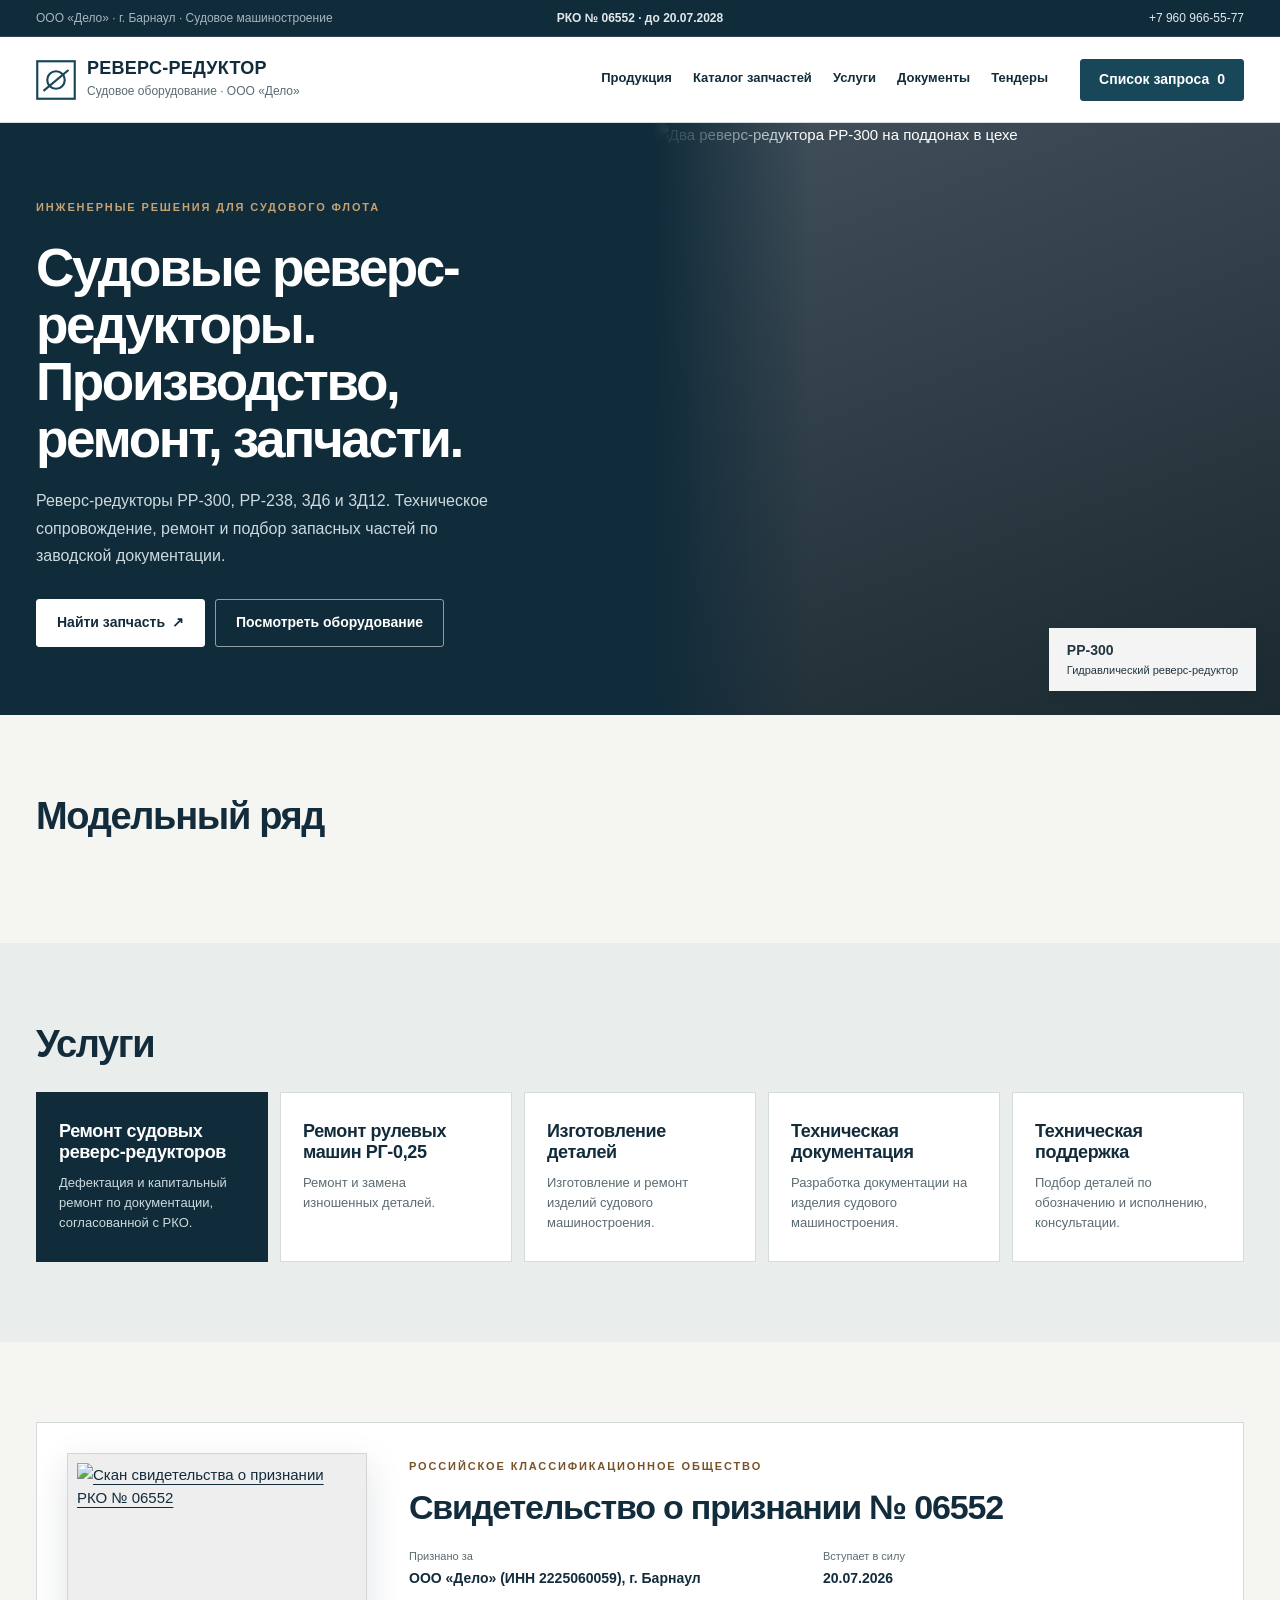
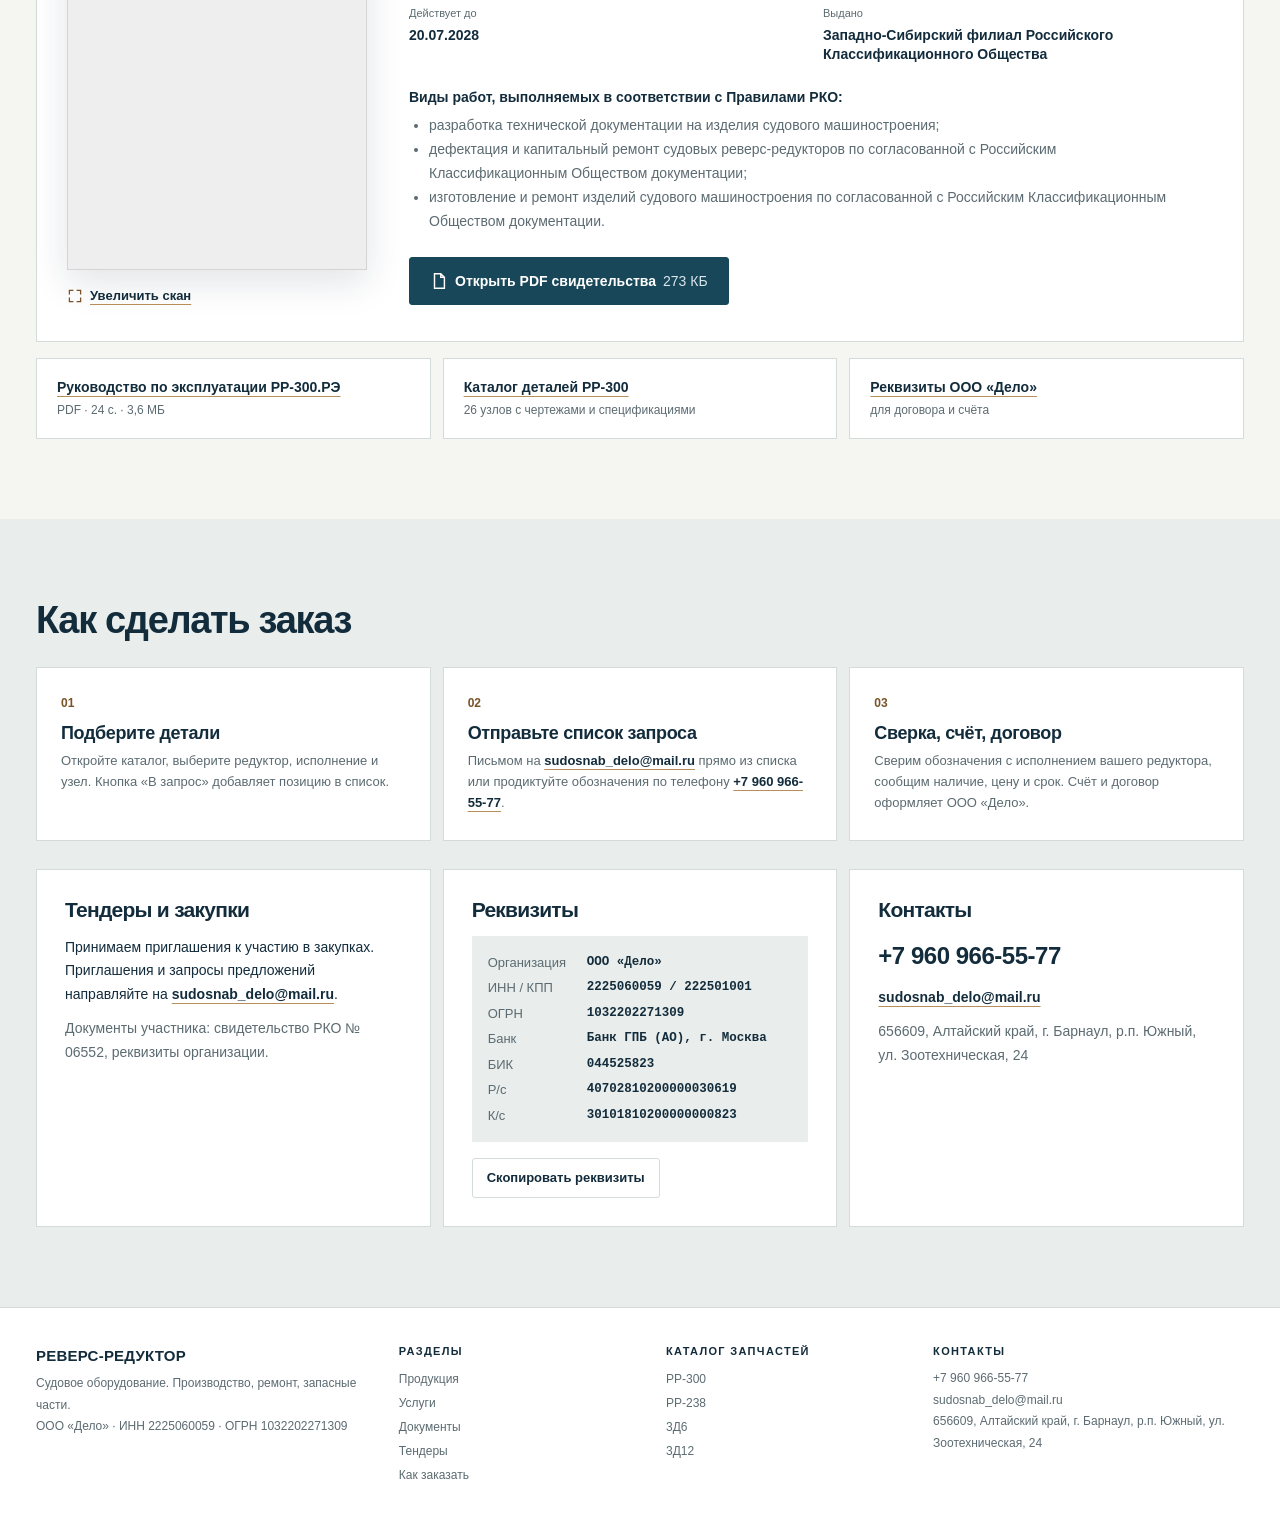
==== c-r2/index.html @ bc880396 "c-r2: start as exact copy of C revision 1 (markup, style) and C engine Co-Authored-By: Claude Opus 5" ====
<!doctype html>
<html lang="ru">
<head>
<meta charset="utf-8">
<meta name="viewport" content="width=device-width, initial-scale=1">
<meta name="robots" content="noindex, nofollow">
<meta name="color-scheme" content="light">
<title>Реверс-редуктор · ООО «Дело» · судовые реверс-редукторы</title>
<meta name="description" content="Судовые реверс-редукторы РР-300, РР-238, 3Д6 и 3Д12: производство, ремонт, запасные части по заводским каталогам. ООО «Дело», Барнаул.">
<link rel="preload" href="../shared/fonts/golos-text-cyrillic-wght-normal.woff2" as="font" type="font/woff2" crossorigin>
<link rel="stylesheet" href="../shared/fonts.css">
<link rel="stylesheet" href="style.css">
<link rel="icon" href="data:image/svg+xml,%3Csvg xmlns='http://www.w3.org/2000/svg' viewBox='0 0 32 32'%3E%3Crect x='1.5' y='1.5' width='29' height='29' fill='%23fff' stroke='%23172a3a' stroke-width='3'/%3E%3Ccircle cx='16' cy='16' r='7.5' fill='none' stroke='%23172a3a' stroke-width='2.6'/%3E%3Cpath d='M6 25L26 8' stroke='%23172a3a' stroke-width='2.6'/%3E%3C/svg%3E">
</head>
<body>
<a class="skip" href="#main">К содержанию</a>

<div class="strip">
  <div class="wrap strip-in">
    <span class="strip-l">ООО «Дело» · г. Барнаул · Судовое машиностроение</span>
    <span class="strip-c">РКО № 06552 · до 20.07.2028</span>
    <a class="strip-r" href="tel:+79609665577">+7 960 966-55-77</a>
  </div>
</div>

<header class="head">
  <div class="wrap head-in">
    <a class="brand" href="#" aria-label="Реверс-редуктор, на главную">
      <svg class="brand-mark" viewBox="0 0 48 48" aria-hidden="true"><rect x="1.5" y="1.5" width="45" height="45"/><circle cx="24" cy="24" r="10.5"/><path d="M9 37L39 12"/></svg>
      <span><span class="brand-name">Реверс-редуктор</span><span class="brand-sub">Судовое оборудование · ООО «Дело»</span></span>
    </a>
    <nav class="nav" aria-label="Разделы">
      <a href="#produkciya" data-nav="produkciya">Продукция</a>
      <a href="#katalog" data-nav="katalog">Каталог запчастей</a>
      <a href="#uslugi" data-nav="uslugi">Услуги</a>
      <a href="#dokumenty" data-nav="dokumenty">Документы</a>
      <a href="#tendery" data-nav="tendery">Тендеры</a>
    </nav>
    <button type="button" class="btn-list" data-cart-open aria-label="Список запроса"><span class="t">Список запроса</span> <span class="count" data-cart-count>0</span></button>
    <details class="burger">
      <summary aria-label="Меню"><span></span></summary>
      <nav aria-label="Разделы, мобильное меню">
        <a href="#produkciya">Продукция</a><a href="#katalog">Каталог запчастей</a><a href="#uslugi">Услуги</a><a href="#dokumenty">Документы</a><a href="#tendery">Тендеры</a>
        <a href="tel:+79609665577">+7 960 966-55-77</a>
      </nav>
    </details>
  </div>
</header>

<main id="main">
<div data-view="home">

  <section class="hero">
    <div class="hero-txt">
      <p class="eyebrow">Инженерные решения для судового флота</p>
      <h1>Судовые реверс-редукторы. Производство, ремонт, запчасти.</h1>
      <p class="hero-lead">Реверс-редукторы РР-300, РР-238, 3Д6 и 3Д12. Техническое сопровождение, ремонт и подбор запасных частей по заводской документации.</p>
      <p class="hero-btns"><a class="btn btn-white" href="#katalog">Найти запчасть <span aria-hidden="true">↗</span></a><a class="btn btn-line" href="#produkciya">Посмотреть оборудование</a></p>
    </div>
    <figure class="hero-pic">
      <img src="../assets/79a88550a41c-1400.webp" srcset="../assets/79a88550a41c-900.webp 900w, ../assets/79a88550a41c-1400.webp 1400w" sizes="(min-width: 900px) 50vw, 100vw" width="1400" height="1050" alt="Два реверс-редуктора РР-300 на поддонах в цехе" fetchpriority="high">
      <figcaption><b>РР-300</b><span>Гидравлический реверс-редуктор</span></figcaption>
    </figure>
  </section>

  <section class="sec sec-models" id="produkciya" aria-labelledby="models-h">
    <div class="wrap">
      <h2 id="models-h">Модельный ряд</h2>
      <div class="models" data-models></div>
    </div>
  </section>

  <section class="sec sec-svc" id="uslugi" aria-labelledby="svc-h">
    <div class="wrap">
      <h2 id="svc-h">Услуги</h2>
      <ul class="svc">
        <li><h3>Ремонт судовых реверс-редукторов</h3><p>Дефектация и капитальный ремонт по документации, согласованной с РКО.</p></li>
        <li><h3>Ремонт рулевых машин РГ-0,25</h3><p>Ремонт и замена изношенных деталей.</p></li>
        <li><h3>Изготовление деталей</h3><p>Изготовление и ремонт изделий судового машиностроения.</p></li>
        <li><h3>Техническая документация</h3><p>Разработка документации на изделия судового машиностроения.</p></li>
        <li><h3>Техническая поддержка</h3><p>Подбор деталей по обозначению и исполнению, консультации.</p></li>
      </ul>
    </div>
  </section>

  <section class="sec" id="dokumenty" aria-labelledby="cert-h">
    <div class="wrap">
      <div class="cert">
        <div class="cert-scan">
          <a href="../assets/rko-06552-1200.webp" target="_blank" rel="noopener"><img src="../assets/rko-06552-600.webp" width="600" height="851" alt="Скан свидетельства о признании РКО № 06552" loading="lazy"></a>
          <a class="ilink" href="../assets/rko-06552-1200.webp" target="_blank" rel="noopener"><svg viewBox="0 0 20 20" aria-hidden="true"><path d="M3 8V3h5M17 8V3h-5M3 12v5h5M17 12v5h-5"/></svg>Увеличить скан</a>
        </div>
        <div class="cert-body">
          <p class="cert-kicker">Российское Классификационное Общество</p>
          <h2 id="cert-h">Свидетельство о признании № 06552</h2>
          <dl class="cert-kv">
            <div><dt>Признано за</dt><dd>ООО «Дело» (ИНН 2225060059), г. Барнаул</dd></div>
            <div><dt>Вступает в силу</dt><dd>20.07.2026</dd></div>
            <div><dt>Действует до</dt><dd>20.07.2028</dd></div>
            <div><dt>Выдано</dt><dd>Западно-Сибирский филиал Российского Классификационного Общества</dd></div>
          </dl>
          <p class="cert-h3">Виды работ, выполняемых в соответствии с Правилами РКО:</p>
          <ul class="cert-list">
            <li>разработка технической документации на изделия судового машиностроения;</li>
            <li>дефектация и капитальный ремонт судовых реверс-редукторов по согласованной с Российским Классификационным Обществом документации;</li>
            <li>изготовление и ремонт изделий судового машиностроения по согласованной с Российским Классификационным Обществом документации.</li>
          </ul>
          <a class="btn btn-pale" href="../assets/svidetelstvo-rko-06552.pdf" target="_blank" rel="noopener"><svg viewBox="0 0 20 20" aria-hidden="true"><path d="M5 2h7l4 4v12H5z M12 2v4h4"/></svg>Открыть PDF свидетельства <span class="muted">273&nbsp;КБ</span></a>
        </div>
      </div>
      <ul class="docs">
        <li><a href="../assets/rr300-rukovodstvo.pdf" target="_blank" rel="noopener">Руководство по эксплуатации РР-300.РЭ</a><span>PDF · 24&nbsp;с. · 3,6&nbsp;МБ</span></li>
        <li><a href="#katalog/rr-300">Каталог деталей РР-300</a><span>26 узлов с чертежами и спецификациями</span></li>
        <li><a href="#zakaz">Реквизиты ООО «Дело»</a><span>для договора и счёта</span></li>
      </ul>
    </div>
  </section>

  <section class="sec sec-order" id="zakaz" aria-labelledby="order-h">
    <div class="wrap">
      <h2 id="order-h">Как сделать заказ</h2>
      <ol class="steps">
        <li><h3>Подберите детали</h3><p>Откройте каталог, выберите редуктор, исполнение и узел. Кнопка «В запрос» добавляет позицию в список.</p></li>
        <li><h3>Отправьте список запроса</h3><p>Письмом на <a href="mailto:sudosnab_delo@mail.ru">sudosnab_delo@mail.ru</a> прямо из списка или продиктуйте обозначения по телефону <a href="tel:+79609665577">+7&nbsp;960&nbsp;966-55-77</a>.</p></li>
        <li><h3>Сверка, счёт, договор</h3><p>Сверим обозначения с исполнением вашего редуктора, сообщим наличие, цену и срок. Счёт и договор оформляет ООО «Дело».</p></li>
      </ol>
      <div class="order-grid">
        <div class="panel" id="tendery">
          <h3>Тендеры и закупки</h3>
          <p>Принимаем приглашения к участию в закупках. Приглашения и запросы предложений направляйте на <a href="mailto:sudosnab_delo@mail.ru">sudosnab_delo@mail.ru</a>.</p>
          <p class="muted">Документы участника: свидетельство РКО № 06552, реквизиты организации.</p>
        </div>
        <div class="panel">
          <h3>Реквизиты</h3>
          <dl class="req" id="req">
            <div><dt>Организация</dt><dd>ООО «Дело»</dd></div>
            <div><dt>ИНН / КПП</dt><dd>2225060059 / 222501001</dd></div>
            <div><dt>ОГРН</dt><dd>1032202271309</dd></div>
            <div><dt>Банк</dt><dd>Банк ГПБ (АО), г. Москва</dd></div>
            <div><dt>БИК</dt><dd>044525823</dd></div>
            <div><dt>Р/с</dt><dd>40702810200000030619</dd></div>
            <div><dt>К/с</dt><dd>30101810200000000823</dd></div>
          </dl>
          <button type="button" class="btn btn-line btn-sm" data-copy-req>Скопировать реквизиты</button>
        </div>
        <div class="panel" id="kontakty">
          <h3>Контакты</h3>
          <p class="big"><a href="tel:+79609665577">+7 960 966-55-77</a></p>
          <p><a href="mailto:sudosnab_delo@mail.ru">sudosnab_delo@mail.ru</a></p>
          <p class="muted">656609, Алтайский край, г. Барнаул, р.п. Южный, ул. Зоотехническая, 24</p>
        </div>
      </div>
    </div>
  </section>
</div>

<div data-view="cat" hidden>
  <div class="wrap cat" data-cat></div>
</div>
</main>

<footer class="foot">
  <div class="wrap foot-in">
    <div class="foot-brand">
      <p class="foot-name">Реверс-редуктор</p>
      <p>Судовое оборудование. Производство, ремонт, запасные части.</p>
      <p class="muted">ООО «Дело» · ИНН 2225060059 · ОГРН 1032202271309</p>
    </div>
    <nav aria-label="Разделы, подвал"><p class="foot-h">Разделы</p><a href="#produkciya">Продукция</a><a href="#uslugi">Услуги</a><a href="#dokumenty">Документы</a><a href="#tendery">Тендеры</a><a href="#zakaz">Как заказать</a></nav>
    <nav aria-label="Каталог, подвал"><p class="foot-h">Каталог запчастей</p><a href="#katalog/rr-300">РР-300</a><a href="#katalog/rr-238">РР-238</a><a href="#katalog/3d6">3Д6</a><a href="#katalog/3d12">3Д12</a></nav>
    <div><p class="foot-h">Контакты</p><p><a href="tel:+79609665577">+7 960 966-55-77</a></p><p><a href="mailto:sudosnab_delo@mail.ru">sudosnab_delo@mail.ru</a></p><p class="muted">656609, Алтайский край, г. Барнаул, р.п. Южный, ул. Зоотехническая, 24</p></div>
  </div>
</footer>

<dialog id="cart" aria-labelledby="cart-h">
  <div class="cart-in">
    <header class="cart-head"><h2 id="cart-h">Список запроса</h2><button type="button" class="cart-close" data-cart-close aria-label="Закрыть">×</button></header>
    <p id="cart-empty" class="muted">Список пуст. Добавьте позиции кнопкой «В запрос» в каталоге или напишите обозначения в письме.</p>
    <ol id="cart-items" class="cart-items"></ol>
    <div class="cart-actions">
      <button type="button" class="btn btn-white" data-cart-mail data-need-items>Написать письмо с запросом</button>
      <button type="button" class="btn btn-line" data-cart-copy data-need-items>Скопировать список</button>
      <button type="button" class="linkish" data-cart-clear data-need-items>Очистить</button>
    </div>
    <p class="muted small">Письмо откроется в вашей почтовой программе. Или позвоните: <a href="tel:+79609665577">+7 960 966-55-77</a>.</p>
  </div>
</dialog>
<div id="toast" class="toast" role="status" aria-live="polite"></div>

<script src="../shared/data.js"></script>
<script src="../shared/schema.js"></script>
<script src="app.js"></script>
</body>
</html>
---- c-r2/style.css ----
/* Design C, revision 1: C's layout and markup unchanged, skin taken from the «Naval Authority» concept of
   ~/Downloads/reduktor_v5_design_lab.html: porcelain page, white panels, navy only in the strip and hero,
   bronze accents, Golos Text at the lab's sizes (15px base, 13px nav, 11px tracked labels, 3px radius). */
:root {
  --page: #f5f5f2; --panel: #fff; --panel2: #e9edeb; --line: #d4dcdb; --ink: #132c3c; --sub: #5c6b71;
  --header: #102b3a; --hero: #102b3a; --hero-muted: #cddadd; --accent: #b78e5a; --accent-text: #795328; --tone: #c5a274;
  --action: #174758; --action-ink: #fff; --link: #174758; --sheet: #f9f7f1; --hit: #f4ecdd; --na: #98a3a9;
  --sans: "Golos Text", -apple-system, BlinkMacSystemFont, "Segoe UI", Arial, sans-serif;
  --mono: ui-monospace, SFMono-Regular, Menlo, Consolas, monospace;
  --r: 3px; --wrap: 1260px;
  color-scheme: light; /* Naval is a light-only design, as in the design lab; no dark variant on purpose */
}
* { box-sizing: border-box; }
html { -webkit-text-size-adjust: 100%; scroll-padding-top: 100px; }
body { margin: 0; background: var(--page); color: var(--ink); font: 15px/1.55 var(--sans); -webkit-font-smoothing: antialiased; }
h1, h2, h3 { margin: 0; font-weight: 750; letter-spacing: -.035em; line-height: 1.14; text-wrap: balance; }
p { margin: 0; }
a { color: inherit; text-underline-offset: 4px; }
img { display: block; max-width: 100%; height: auto; }
button, input, select { font: inherit; color: inherit; }
:focus-visible { outline: 3px solid #fcad45; outline-offset: 3px; }
.wrap { width: min(var(--wrap), calc(100% - 72px)); margin: 0 auto; }
.sr { position: absolute; width: 1px; height: 1px; overflow: hidden; clip: rect(0 0 0 0); white-space: nowrap; }
.skip { position: absolute; left: 8px; top: -60px; background: #fff; color: #000; padding: 8px 12px; z-index: 50; }
.skip:focus { top: 8px; }
.sku { font-family: var(--mono); font-variant-numeric: tabular-nums; letter-spacing: -.02em; }
.nw { white-space: nowrap; }
.muted { color: var(--sub); }
.small { font-size: 12px; }
[hidden] { display: none !important; }

/* buttons: lab .btn, .btn.ghost, .outline-on-dark */
.btn { display: inline-flex; align-items: center; justify-content: center; gap: 7px; min-height: 48px; padding: 12px 20px; border-radius: var(--r); border: 1px solid var(--action);
  background: var(--action); color: var(--action-ink); font-weight: 650; font-size: 14px; text-decoration: none; cursor: pointer; white-space: nowrap; }
.btn:hover { filter: brightness(1.11); }
.btn svg { width: 18px; height: 18px; fill: none; stroke: currentColor; stroke-width: 1.6; }
.btn-line { background: transparent; color: var(--ink); border-color: var(--line); }
.btn-line:hover { background: var(--panel2); filter: none; }
.hero .btn-white { background: var(--panel); color: var(--ink); border-color: var(--panel); }
.hero .btn-line { background: transparent; color: #fff; border-color: #ffffff8a; }
.hero .btn-line:hover { background: #ffffff14; }
.btn-pale .muted { color: #dbe6ec; font-weight: 500; }
.btn-sm { min-height: 40px; padding: 8px 14px; font-size: 13px; }
.btn:disabled { opacity: .55; cursor: default; filter: none; }
.linkish { background: none; border: 0; padding: 0; color: var(--link); text-decoration: underline; text-decoration-color: var(--accent); cursor: pointer; font-size: 13px; font-weight: 650; }
.ilink { display: inline-flex; align-items: center; gap: 7px; font-size: 13px; font-weight: 650; color: var(--ink); text-decoration: underline; text-decoration-color: var(--accent); }
.ilink svg { width: 16px; height: 16px; fill: none; stroke: var(--accent-text); stroke-width: 1.6; }

/* strip + header: lab .topbar, .sitehead */
.strip { background: var(--header); color: #e1e8ea; border-bottom: 1px solid #ffffff20; font-size: 12px; }
.strip-in { display: grid; grid-template-columns: 1fr auto 1fr; align-items: center; height: 36px; gap: 20px; }
.strip-l { color: #a7b7c0; }
.strip-c { font-weight: 600; }
.strip-r { justify-self: end; text-decoration: none; }
.head { background: var(--panel); color: var(--ink); border-bottom: 1px solid var(--line); position: sticky; top: 0; z-index: 30; }
.head-in { display: flex; align-items: center; gap: 28px; min-height: 85px; }
.brand { display: flex; align-items: center; gap: 11px; text-decoration: none; margin-right: auto; flex: none; }
.brand-mark { width: 40px; height: 40px; flex: none; fill: none; stroke: var(--action); stroke-width: 2.6; }
.brand-name { display: block; font-weight: 750; font-size: 18px; line-height: 1; letter-spacing: .015em; text-transform: uppercase; }
.brand-sub { display: block; font-size: 12px; color: var(--sub); margin-top: 5px; }
.nav { display: flex; gap: 21px; align-items: center; }
.nav a { font-size: 13px; font-weight: 600; white-space: nowrap; padding: 12px 0; border-bottom: 2px solid transparent; text-decoration: none; }
.nav a:hover, .nav a[aria-current] { border-color: var(--accent); }
.btn-list { display: inline-flex; align-items: center; gap: 8px; min-height: 42px; padding: 0 18px; margin-left: 4px; border: 1px solid var(--action); border-radius: var(--r); background: var(--action); color: var(--action-ink); font-weight: 650; font-size: 14px; cursor: pointer; white-space: nowrap; }
.btn-list:hover { filter: brightness(1.11); }
.count { font-variant-numeric: tabular-nums; }
.burger { display: none; position: relative; }
.burger summary { list-style: none; min-height: 42px; min-width: 44px; display: grid; place-items: center; border: 1px solid var(--line); background: var(--panel); cursor: pointer; }
.burger summary::-webkit-details-marker { display: none; }
.burger summary span, .burger summary span::before, .burger summary span::after { display: block; width: 20px; height: 2px; background: var(--ink); position: relative; content: ""; }
.burger summary span::before { position: absolute; top: -6px; }
.burger summary span::after { position: absolute; top: 6px; }
.burger nav { position: absolute; right: 0; top: 50px; width: 260px; display: flex; flex-direction: column; background: var(--panel); border: 1px solid var(--line); box-shadow: 0 14px 25px #0002; padding: 10px 18px; }
.burger nav a { min-height: 44px; display: flex; align-items: center; font-size: 15px; font-weight: 600; text-decoration: none; border-bottom: 1px solid var(--line); }
.burger nav a:last-child { border-bottom: 0; }

/* hero: lab .hero */
.hero { display: grid; grid-template-columns: 1.02fr .98fr; background: var(--hero); color: #fff; min-height: 470px; overflow: hidden; }
.hero-txt { align-self: center; padding: 76px 42px 68px max(36px, calc((100vw - var(--wrap)) / 2)); }
.eyebrow { font-size: 11px; letter-spacing: .17em; text-transform: uppercase; font-weight: 750; color: var(--tone); margin-bottom: 24px; }
.hero h1 { font-size: clamp(36px, 4.15vw, 59px); line-height: 1.07; letter-spacing: -.045em; max-width: 650px; margin-bottom: 20px; }
.hero-lead { color: var(--hero-muted); line-height: 1.7; max-width: 585px; font-size: 16px; }
.hero-btns { display: flex; flex-wrap: wrap; gap: 10px; margin-top: 30px; }
.hero-pic { position: relative; margin: 0; min-height: 460px; overflow: hidden; background: linear-gradient(160deg, #41505b, #1b2930); }
.hero-pic img { position: absolute; inset: 0; width: 100%; height: 100%; object-fit: cover; object-position: center; }
.hero-pic::before { content: ""; position: absolute; inset: 0; background: linear-gradient(90deg, var(--hero) 0%, transparent 25%); z-index: 1; pointer-events: none; }
.hero-pic figcaption { position: absolute; right: 24px; bottom: 24px; z-index: 2; background: #fffffff2; color: #203640; padding: 12px 18px; font-size: 11px; box-shadow: 0 3px 12px #0001; display: flex; flex-direction: column; }
.hero-pic figcaption b { font-size: 14px; }

/* sections: lab .section, .sec-title */
.sec { padding: 80px 0; }
.sec h2 { font-size: clamp(25px, 3vw, 38px); margin-bottom: 25px; }
.sec-models { background: var(--page); }

/* horizontal model cards: lab .product-feature skin */
.models { display: grid; gap: 16px; }
.mcard { display: grid; grid-template-columns: 360px 1fr; background: var(--panel); border: 1px solid var(--line); overflow: hidden; }
.mcard:hover { border-color: #b9c5c4; }
.mcard-pic { position: relative; display: block; background: #d9dde0; min-height: 285px; }
.mcard-pic img { position: absolute; inset: 0; width: 100%; height: 100%; object-fit: cover; }
.mcard-pic.is-draw { display: grid; place-items: center; background: var(--sheet); padding: 18px; border-right: 1px solid var(--line); }
.mcard-draw { display: flex; flex-direction: column; align-items: center; width: 100%; }
.mcard-draw svg { width: 100%; }
.mcard-draw-cap { font-size: 10px; color: #57646e; background: #ffffffdd; padding: 4px 8px; margin-top: 6px; }
.mcard-body { padding: 29px 27px 26px; }
.mcard-kind { font-size: 12px; font-weight: 750; letter-spacing: .08em; text-transform: uppercase; color: var(--accent-text); }
.mcard-h { font-size: 33px; letter-spacing: -.035em; margin: 6px 0 4px; }
.mcard-h a { text-decoration: none; }
.mcard-h a:hover { color: var(--link); }
.mcard-h .sku { font-size: 15px; font-weight: 500; color: var(--sub); letter-spacing: -.02em; margin-left: 6px; }
.mcard-app { color: var(--sub); line-height: 1.6; font-size: 13px; }
.mcard-spec { display: grid; grid-template-columns: repeat(4, minmax(0, 1fr)); gap: 12px; margin: 18px 0 0; border-top: 1px solid var(--line); padding-top: 15px; }
.mcard-spec dt { color: var(--sub); font-size: 12px; }
.mcard-spec dd { margin: 2px 0 0; font-weight: 750; font-size: 13px; font-variant-numeric: tabular-nums; }
.mcard-btns { display: flex; flex-wrap: wrap; gap: 10px; margin-top: 20px; }
.mcard-more { margin-top: 20px; display: grid; grid-template-columns: 1fr 1fr; gap: 24px; overflow-x: auto; }
.stab, .vtab { border-collapse: collapse; width: 100%; font-size: 12px; }
.stab th, .stab td, .vtab th, .vtab td { text-align: left; padding: 8px 10px 8px 0; border-bottom: 1px solid var(--line); vertical-align: top; }
.stab th, .vtab th { color: var(--sub); font-weight: 500; }
.vtab caption { text-align: left; font-size: 11px; font-weight: 750; letter-spacing: .08em; text-transform: uppercase; color: var(--accent-text); padding-bottom: 8px; }

/* services: lab .service cards, the first one dark */
.sec-svc { background: var(--panel2); }
.svc { list-style: none; margin: 0; padding: 0; display: grid; grid-template-columns: repeat(5, minmax(0, 1fr)); gap: 12px; }
.svc li { background: var(--panel); border: 1px solid var(--line); padding: 28px 22px; min-height: 170px; }
.svc li:first-child { background: var(--hero); color: #fff; border-color: transparent; }
.svc li:first-child p { color: var(--hero-muted); }
.svc h3 { font-size: 18px; letter-spacing: -.02em; line-height: 1.2; }
.svc p { color: var(--sub); font-size: 13px; line-height: 1.55; margin-top: 9px; }

/* certificate: lab .cert-block */
.cert { display: grid; grid-template-columns: 300px 1fr; gap: 42px; align-items: center; background: var(--panel); border: 1px solid var(--line); padding: 30px 38px 30px 30px; }
.cert-scan a:first-child { display: block; padding: 9px; background: #eee; border: 1px solid #d3d4d3; box-shadow: 0 12px 34px #172b3c20; }
.cert-scan .ilink { margin-top: 16px; }
.cert-kicker { font-size: 11px; letter-spacing: .17em; text-transform: uppercase; font-weight: 750; color: var(--accent-text); margin-bottom: 13px; }
.cert-body h2 { font-size: clamp(23px, 3vw, 34px); line-height: 1.16; margin: 0 0 20px; }
.cert-kv { display: grid; grid-template-columns: 1fr 1fr; gap: 16px 32px; margin: 0 0 22px; }
.cert-kv dt { color: var(--sub); font-size: 11px; }
.cert-kv dd { margin: 4px 0 0; font-weight: 750; font-size: 14px; line-height: 1.4; }
.cert-h3 { font-weight: 750; font-size: 14px; margin-bottom: 6px; }
.cert-list { margin: 0 0 24px; padding-left: 20px; font-size: 14px; line-height: 1.7; color: var(--sub); max-width: 760px; }
.docs { list-style: none; margin: 16px 0 0; padding: 0; display: grid; grid-template-columns: repeat(3, minmax(0, 1fr)); gap: 12px; }
.docs li { display: flex; flex-direction: column; gap: 3px; padding: 18px 20px; background: var(--panel); border: 1px solid var(--line); }
.docs a { font-weight: 750; font-size: 14px; color: var(--ink); text-decoration-color: var(--accent); }
.docs span { color: var(--sub); font-size: 12px; }

/* ordering, tenders, requisites, contacts: lab .procure-panel / .procure-facts */
.sec-order { background: var(--panel2); }
.steps { list-style: none; counter-reset: s; margin: 0 0 28px; padding: 0; display: grid; grid-template-columns: repeat(3, minmax(0, 1fr)); gap: 12px; }
.steps li { counter-increment: s; background: var(--panel); border: 1px solid var(--line); padding: 26px 24px; }
.steps li::before { content: counter(s, decimal-leading-zero); display: block; font-size: 12px; font-weight: 800; color: var(--accent-text); margin-bottom: 10px; }
.steps h3 { font-size: 18px; letter-spacing: -.02em; margin-bottom: 8px; }
.steps p { color: var(--sub); font-size: 13px; line-height: 1.6; }
.steps a, .panel a { color: var(--ink); text-decoration-color: var(--accent); font-weight: 650; }
.order-grid { display: grid; grid-template-columns: repeat(3, minmax(0, 1fr)); gap: 12px; }
.panel { background: var(--panel); border: 1px solid var(--line); padding: 28px; display: flex; flex-direction: column; gap: 10px; font-size: 14px; line-height: 1.7; }
.panel h3 { font-size: 21px; margin-bottom: 4px; }
.panel .big { font-size: 24px; font-weight: 750; letter-spacing: -.02em; }
.panel .big a { text-decoration: none; font-weight: 750; }
.req { margin: 0 0 6px; padding: 14px 16px; background: var(--panel2); font-size: 13px; line-height: 1.5; }
.req div { display: grid; grid-template-columns: 7em 1fr; gap: 8px; padding: 3px 0; }
.req dt { color: var(--sub); }
.req dd { margin: 0; font-family: var(--mono); font-size: 12.5px; font-weight: 600; overflow-wrap: anywhere; }
.panel .btn { align-self: flex-start; }

/* footer: lab footer */
.foot { background: var(--panel); border-top: 1px solid var(--line); padding: 34px 0 38px; color: var(--sub); font-size: 12px; line-height: 1.8; }
.foot-in { display: grid; grid-template-columns: 1.4fr 1fr 1fr 1.3fr; gap: 28px; }
.foot-name { color: var(--ink); font-weight: 750; font-size: 15px; text-transform: uppercase; letter-spacing: .015em; margin-bottom: 4px; }
.foot-h { color: var(--ink); font-weight: 750; font-size: 11px; letter-spacing: .12em; text-transform: uppercase; margin-bottom: 6px; }
.foot nav { display: flex; flex-direction: column; }
.foot nav a { min-height: 24px; display: flex; align-items: center; }
.foot a { text-decoration: none; }
.foot a:hover { color: var(--ink); text-decoration: underline; text-decoration-color: var(--accent); }

/* ---------- catalog: lab .catalog-crumb, .toolrow, .engineering, .tablebox, .parts ---------- */
.cat { padding-bottom: 80px; }
.crumbs { display: flex; flex-wrap: wrap; gap: 6px; font-size: 12px; color: var(--sub); padding: 21px 0; }
.crumbs a { color: var(--sub); text-decoration-color: var(--accent); }
.crumbs a:hover { color: var(--ink); }
.cat-bar { display: grid; grid-template-columns: auto minmax(220px, 1fr) minmax(240px, 1fr); gap: 12px 16px; align-items: end; padding: 19px; background: var(--panel); border: 1px solid var(--line); }
.seg { display: flex; border: 1px solid var(--line); border-radius: 2px; overflow: hidden; }
.seg a { display: flex; align-items: center; height: 43px; padding: 0 16px; font-size: 13px; font-weight: 650; text-decoration: none; color: var(--ink); }
.seg a + a { border-left: 1px solid var(--line); }
.seg a:hover { background: var(--panel2); }
.seg a[aria-current] { background: var(--action); color: var(--action-ink); }
.fld { display: flex; flex-direction: column; gap: 6px; font-size: 13px; font-weight: 650; color: var(--ink); }
.fld select, .fld input { height: 43px; padding: 10px 12px; background: var(--panel); border: 1px solid var(--line); border-radius: 2px; color: var(--ink); font-size: 14px; font-weight: 400; width: 100%; }
.fld input::placeholder { color: #87949a; }
.fld select:focus, .fld input:focus { border-color: var(--action); }
.gres { margin-top: 8px; background: var(--panel); border: 1px solid var(--line); max-height: 420px; overflow: auto; box-shadow: 0 12px 30px #172b3c14; }
.gres-n { padding: 12px 16px; font-size: 12px; color: var(--sub); }
.gres-n a { color: var(--link); }
.gres ul { list-style: none; margin: 0; padding: 0; }
.gres a { display: grid; grid-template-columns: 12em 1fr auto; gap: 14px; align-items: baseline; padding: 10px 16px; border-top: 1px solid var(--line); text-decoration: none; font-size: 13px; }
.gres a:hover { background: var(--panel2); }
.gres .sku { font-weight: 750; }
.gres b { font-size: 11px; font-weight: 750; letter-spacing: .08em; color: var(--accent-text); }
.cat-head { padding: 26px 0 23px; margin-bottom: 15px; }
.cat-head.row { display: flex; justify-content: space-between; align-items: flex-end; gap: 20px; flex-wrap: wrap; }
.cat-head h1 { font-size: clamp(25px, 3vw, 38px); margin: 8px 0 10px; outline: none; }
.cat-head .muted { font-size: 14px; line-height: 1.6; max-width: 730px; }
.cat-head .muted a { color: var(--link); text-decoration-color: var(--accent); }
.kicker { font-size: 11px; letter-spacing: .14em; text-transform: uppercase; font-weight: 750; color: var(--accent-text); }
.kicker .sku { font-family: var(--sans); letter-spacing: .14em; }
.pn { display: flex; gap: 18px; font-size: 13px; font-weight: 700; }
.pn a { color: var(--link); text-decoration-color: var(--accent); }

.idx-side { display: grid; grid-template-columns: minmax(0, 440px) 1fr; gap: 14px; align-items: start; }
.idx-schema { margin: 0; position: sticky; top: 110px; }
.idx-schema figcaption, .node-fig figcaption { margin-top: 10px; font-size: 12px; color: var(--sub); line-height: 1.5; }
.node-fig figcaption a { color: var(--link); }
.tiles { display: grid; grid-template-columns: repeat(auto-fill, minmax(190px, 1fr)); gap: 12px; }
.tile { display: flex; flex-direction: column; background: var(--panel); border: 1px solid var(--line); padding: 10px 10px 14px; text-decoration: none; }
.tile:hover { border-color: var(--accent); }
.tile img { width: 100%; height: 118px; object-fit: cover; object-position: center 40%; background: #fff; border: 1px solid var(--line); margin-bottom: 10px; }
.tile-num { height: 60px; display: grid; place-items: center; background: var(--panel2); font-size: 22px; font-weight: 800; color: var(--accent-text); margin-bottom: 10px; }
.tile-k { display: flex; justify-content: space-between; font-size: 11px; font-weight: 750; letter-spacing: .08em; text-transform: uppercase; color: var(--accent-text); }
.tile-k span { color: var(--sub); letter-spacing: 0; text-transform: none; font-weight: 500; }
.tile-t { margin-top: 4px; font-weight: 650; font-size: 14px; line-height: 1.3; }

.sheet { position: relative; display: block; background: var(--sheet); border: 1px solid var(--line); padding: 17px; }
.sheet svg { width: 100%; height: auto; display: block; }
.sheet img { mix-blend-mode: multiply; }
.zoom { cursor: zoom-in; }
.node { display: grid; grid-template-columns: .87fr 1.13fr; gap: 14px; align-items: start; }
.node-wide { grid-template-columns: 1.1fr .9fr; }
.node-fig { margin: 0; position: sticky; top: 110px; }
.links { display: flex; flex-direction: column; gap: 10px; margin-top: 14px; }
.node-spec { background: var(--panel); border: 1px solid var(--line); }
.node-spec h2 { font-size: 17px; letter-spacing: -.02em; padding: 18px 19px 15px; border-bottom: 1px solid var(--line); margin: 0; }
.isp { padding: 16px 19px; border-bottom: 1px solid var(--line); display: flex; flex-direction: column; gap: 9px; }
.isp label b { font-size: 13px; font-weight: 750; }
.isp select { height: 43px; padding: 0 10px; background: var(--panel); color: var(--ink); border: 1px solid var(--line); border-radius: 2px; width: 100%; font-size: 13px; }
.isp .muted { font-size: 12px; line-height: 1.5; }
.isp .muted .sku { color: var(--ink); font-weight: 650; }
.btn-ghost { align-self: flex-start; display: inline-flex; align-items: center; gap: 7px; min-height: 36px; padding: 7px 12px; background: transparent; border: 1px solid var(--line); border-radius: var(--r); color: var(--ink); font-size: 12px; font-weight: 650; cursor: pointer; }
.btn-ghost svg { width: 15px; height: 15px; fill: none; stroke: var(--accent-text); stroke-width: 1.6; }
.btn-ghost:hover, .btn-ghost[aria-pressed="true"] { background: var(--panel2); }
.fld-in { display: block; padding: 12px 19px; border-bottom: 1px solid var(--line); }
.fld-in input { height: 40px; padding: 0 12px; background: var(--panel); border: 1px solid var(--line); border-radius: 2px; color: var(--ink); width: 100%; font-size: 13px; }
.tbl { overflow: auto; max-height: calc(100vh - 140px); }
.node-wide .node-spec .tbl, .node:not(:has(.isp)) .tbl { max-height: calc(100vh - 160px); }
.spec { border-collapse: collapse; width: 100%; font-size: 13px; }
.spec th { position: sticky; top: 0; z-index: 1; background: var(--panel2); text-align: left; vertical-align: bottom; font-size: 11px; font-weight: 750; padding: 13px 10px; border-bottom: 1px solid var(--line); }
.spec td { padding: 11px 10px; border-bottom: 1px solid var(--line); vertical-align: middle; }
.spec tr:last-child td { border-bottom: 0; }
.spec tbody tr:hover { background: var(--panel2); }
.spec tr.hit, .spec tr.on { background: var(--hit) !important; box-shadow: inset 3px 0 0 var(--accent); }
.spec tr.na td, .spec tr.na .c-des .sku { color: var(--na); }
.c-pos { width: 3em; text-align: right; color: var(--sub); font-variant-numeric: tabular-nums; }
.legend .c-pos { width: auto; text-align: left; font-weight: 650; color: var(--ink); }
.legend tr { cursor: pointer; }
.c-des .sku { font-weight: 750; color: var(--ink); }
.c-des sup { color: var(--accent-text); margin-left: 1px; }
.c-q { text-align: right; font-weight: 650; font-variant-numeric: tabular-nums; white-space: nowrap; }
.spec th.c-q { text-align: right; }
.c-m { text-align: right; font-variant-numeric: tabular-nums; white-space: nowrap; color: var(--sub); }
.c-g { color: var(--sub); font-size: 12px; }
.c-add { width: 1%; }
.btn-add { min-height: 30px; padding: 3px 9px; background: transparent; border: 1px solid var(--action); border-radius: 2px; color: var(--action); font-size: 11px; font-weight: 700; white-space: nowrap; cursor: pointer; }
.btn-add:hover { background: var(--action); color: var(--action-ink); }
.btn-add:disabled { opacity: .35; cursor: default; background: transparent; color: var(--action); }
.cmp td.c-q, .cmp th.c-q { padding-left: 6px; padding-right: 8px; font-size: 12px; }
.none { padding: 16px 19px; color: var(--sub); font-size: 13px; }
.none a { color: var(--link); }
.foot-notes { list-style: none; margin: 0; padding: 14px 19px; border-top: 1px solid var(--line); color: var(--sub); font-size: 11px; line-height: 1.5; }
.foot-notes sup { color: var(--accent-text); }
.pts .pt { position: absolute; width: 26px; height: 26px; margin: -13px 0 0 -13px; border-radius: 50%; border: 2px solid transparent; background: transparent; padding: 0; cursor: pointer; }
.pts .pt:hover { border-color: #b78e5a; }
.pts .pt.on { border-color: #b8442f; background: rgba(184,68,47,.14); box-shadow: 0 0 0 4px rgba(184,68,47,.18); }

/* group diagram (shared markup) */
.pk-svg * { vector-effect: non-scaling-stroke; }
.pk-axis path { stroke: #8b98a0; stroke-width: 1; fill: none; }
.pk-zone { fill: none; stroke: #203a4a; stroke-width: 1.6; cursor: pointer; }
.pk-zone .pk-zn { fill: #fff; stroke: #203a4a; stroke-width: 1.2; stroke-dasharray: none; }
.pk-zone text { fill: #203a4a; stroke: none; font: 700 12px var(--sans); text-anchor: middle; }
.pk-zone:hover, .pk-zone.hov { stroke: #a77d45; }
.pk-zone.on { stroke: #174758; stroke-width: 2.8; }
.pk-zone.on .pk-zn { fill: #174758; stroke: #174758; }
.pk-zone.on text { fill: #fff; }

/* request dialog + toast: lab .request-drawer */
dialog { border: 1px solid var(--line); padding: 0; border-radius: var(--r); background: var(--panel); color: var(--ink); width: min(560px, calc(100vw - 32px)); max-height: calc(100vh - 48px); box-shadow: 0 18px 45px #0003; }
dialog::backdrop { background: rgba(16,43,58,.45); }
.cart-in { padding: 22px; display: flex; flex-direction: column; gap: 12px; }
.cart-head { display: flex; justify-content: space-between; align-items: center; }
.cart-head h2 { font-size: 21px; }
.cart-close { width: 44px; height: 44px; border: 0; background: none; font-size: 26px; cursor: pointer; color: var(--ink); }
.cart-items { list-style: none; margin: 0; padding: 0; font-size: 13px; }
.cart-items li { display: grid; grid-template-columns: 1fr 72px 44px; gap: 8px; align-items: center; padding: 10px 0; border-bottom: 1px solid var(--line); }
.cart-items li div { display: flex; flex-direction: column; }
.cart-items .sku { font-weight: 750; }
.cart-items small { color: var(--sub); font-size: 12px; }
.cart-items input { height: 38px; padding: 4px 8px; background: var(--panel); border: 1px solid var(--line); border-radius: 2px; width: 100%; }
.cart-x { height: 38px; border: 0; background: none; font-size: 22px; cursor: pointer; color: var(--sub); }
.cart-actions { display: flex; flex-wrap: wrap; gap: 8px; align-items: center; }
.cart-actions .btn { min-height: 42px; }
.toast { position: fixed; left: 50%; bottom: calc(24px + env(safe-area-inset-bottom)); transform: translate(-50%, 20px); background: var(--header); color: #fff; font-size: 13px; padding: 12px 18px; border-radius: var(--r); opacity: 0; pointer-events: none; z-index: 60; }
.toast.show { opacity: 1; transform: translate(-50%, 0); }
.cert-list li, .hero-lead, .mcard-app, .steps p, .svc p { text-wrap: pretty; }
@media (prefers-reduced-motion: no-preference) {
  .toast { transition: opacity .18s, transform .18s; }
  .btn, .tile, .mcard, .seg a, .btn-add, .nav a { transition: background-color .15s, border-color .15s, color .15s, filter .15s; }
}

/* responsive: lab breakpoints 1100 / 700 */
@media (max-width: 1100px) {
  .nav { display: none; }
  .burger { display: block; }
  .head-in { gap: 12px; }
  .svc { grid-template-columns: repeat(3, minmax(0, 1fr)); }
  .cat-bar { grid-template-columns: 1fr 1fr; }
  .seg { grid-column: 1 / -1; justify-self: start; }
  .hero { grid-template-columns: 1fr 1fr; }
  .mcard { grid-template-columns: 300px 1fr; }
  .mcard-spec { grid-template-columns: repeat(2, minmax(0, 1fr)); }
  .mcard-more { grid-template-columns: 1fr; }
  .cert { grid-template-columns: 230px 1fr; }
  .docs, .order-grid { grid-template-columns: 1fr; }
  .steps { grid-template-columns: 1fr; }
  .foot-in { grid-template-columns: 1fr 1fr; }
  .node, .node-wide, .idx-side { grid-template-columns: 1fr; }
  .node-fig, .idx-schema { position: static; max-width: 620px; }
  .tbl { max-height: 75vh; }
}
@media (max-width: 700px) {
  .wrap { width: min(100% - 32px, var(--wrap)); }
  html { scroll-padding-top: 80px; }
  .strip-in { grid-template-columns: 1fr auto; font-size: 10px; }
  .strip-l { display: none; }
  .head-in { min-height: 69px; }
  .brand-mark { width: 32px; height: 32px; }
  .brand-name { font-size: 15px; }
  .brand-sub { font-size: 10px; }
  .btn-list { padding: 0 12px; }
  .btn-list .t { display: none; }
  .hero { grid-template-columns: 1fr; }
  .hero-txt { padding: 52px 16px 46px; }
  .hero h1 { font-size: clamp(34px, 9vw, 48px); }
  .hero-lead { font-size: 14px; }
  .hero-btns .btn { flex: 1 1 100%; }
  .hero-pic { min-height: 280px; }
  .hero-pic::before { background: none; }
  .hero-pic figcaption { bottom: 12px; right: 14px; }
  .sec { padding: 50px 0; }
  .mcard { grid-template-columns: 1fr; }
  .mcard-pic { min-height: 0; aspect-ratio: 4 / 3; }
  .mcard-pic.is-draw { border-right: 0; border-bottom: 1px solid var(--line); }
  .mcard-body { padding: 22px; }
  .mcard-h { font-size: 28px; }
  .svc { grid-template-columns: 1fr; }
  .svc li { min-height: 0; }
  .cert { grid-template-columns: 1fr; gap: 18px; padding: 22px; }
  .cert-scan { max-width: 220px; }
  .cert-kv { grid-template-columns: 1fr; gap: 12px; }
  .btn-pale { white-space: normal; text-align: left; }
  .foot-in { grid-template-columns: 1fr; }
  .cat-bar { grid-template-columns: 1fr; padding: 14px; }
  .seg { width: 100%; }
  .seg a { flex: 1; justify-content: center; padding: 0 6px; }
  .gres a { grid-template-columns: 1fr auto; }
  .gres a span { grid-column: 1 / -1; }
  .tiles { grid-template-columns: repeat(2, minmax(0, 1fr)); gap: 10px; }
  .tile img { height: 90px; }
  .spec thead { display: none; }
  .spec tr { display: grid; grid-template-columns: auto 1fr auto; column-gap: 10px; row-gap: 2px; padding: 10px 14px; border-bottom: 1px solid var(--line); }
  .spec td { border: 0; padding: 0; }
  .spec .c-pos { grid-column: 1; grid-row: 1; text-align: left; width: auto; }
  .spec .c-pos:not(.nw)::before { content: "поз. "; }
  .spec .c-des { grid-column: 2; grid-row: 1; }
  .spec tr[data-g] .c-des { grid-column: 1 / 3; }
  .spec .c-name { grid-column: 1 / 3; grid-row: 2; }
  .spec .c-q { grid-column: 1 / 3; grid-row: 3; text-align: left; font-size: 12px; }
  .spec .c-q::before { content: "кол. "; font-weight: 400; color: var(--sub); }
  .spec .c-m { grid-column: 1 / 3; grid-row: 4; text-align: left; font-size: 12px; }
  .spec .c-m:not(:empty)::before { content: "масса, кг: "; }
  .spec .c-m:empty { display: none; }
  .spec .c-g { display: none; }
  .spec .c-add { grid-column: 3; grid-row: 1 / span 4; align-self: center; width: auto; }
  .spec.cmp tr { grid-template-columns: repeat(5, auto); }
  .spec.cmp .c-q { grid-row: auto; grid-column: auto; }
  .spec.cmp .c-q::before { content: none; }
  .spec.cmp .c-pos, .spec.cmp .c-des, .spec.cmp .c-name { grid-column: 1 / -1; grid-row: auto; }
  .legend tr { grid-template-columns: auto 1fr; }
  .legend td { grid-row: 1 !important; }
}
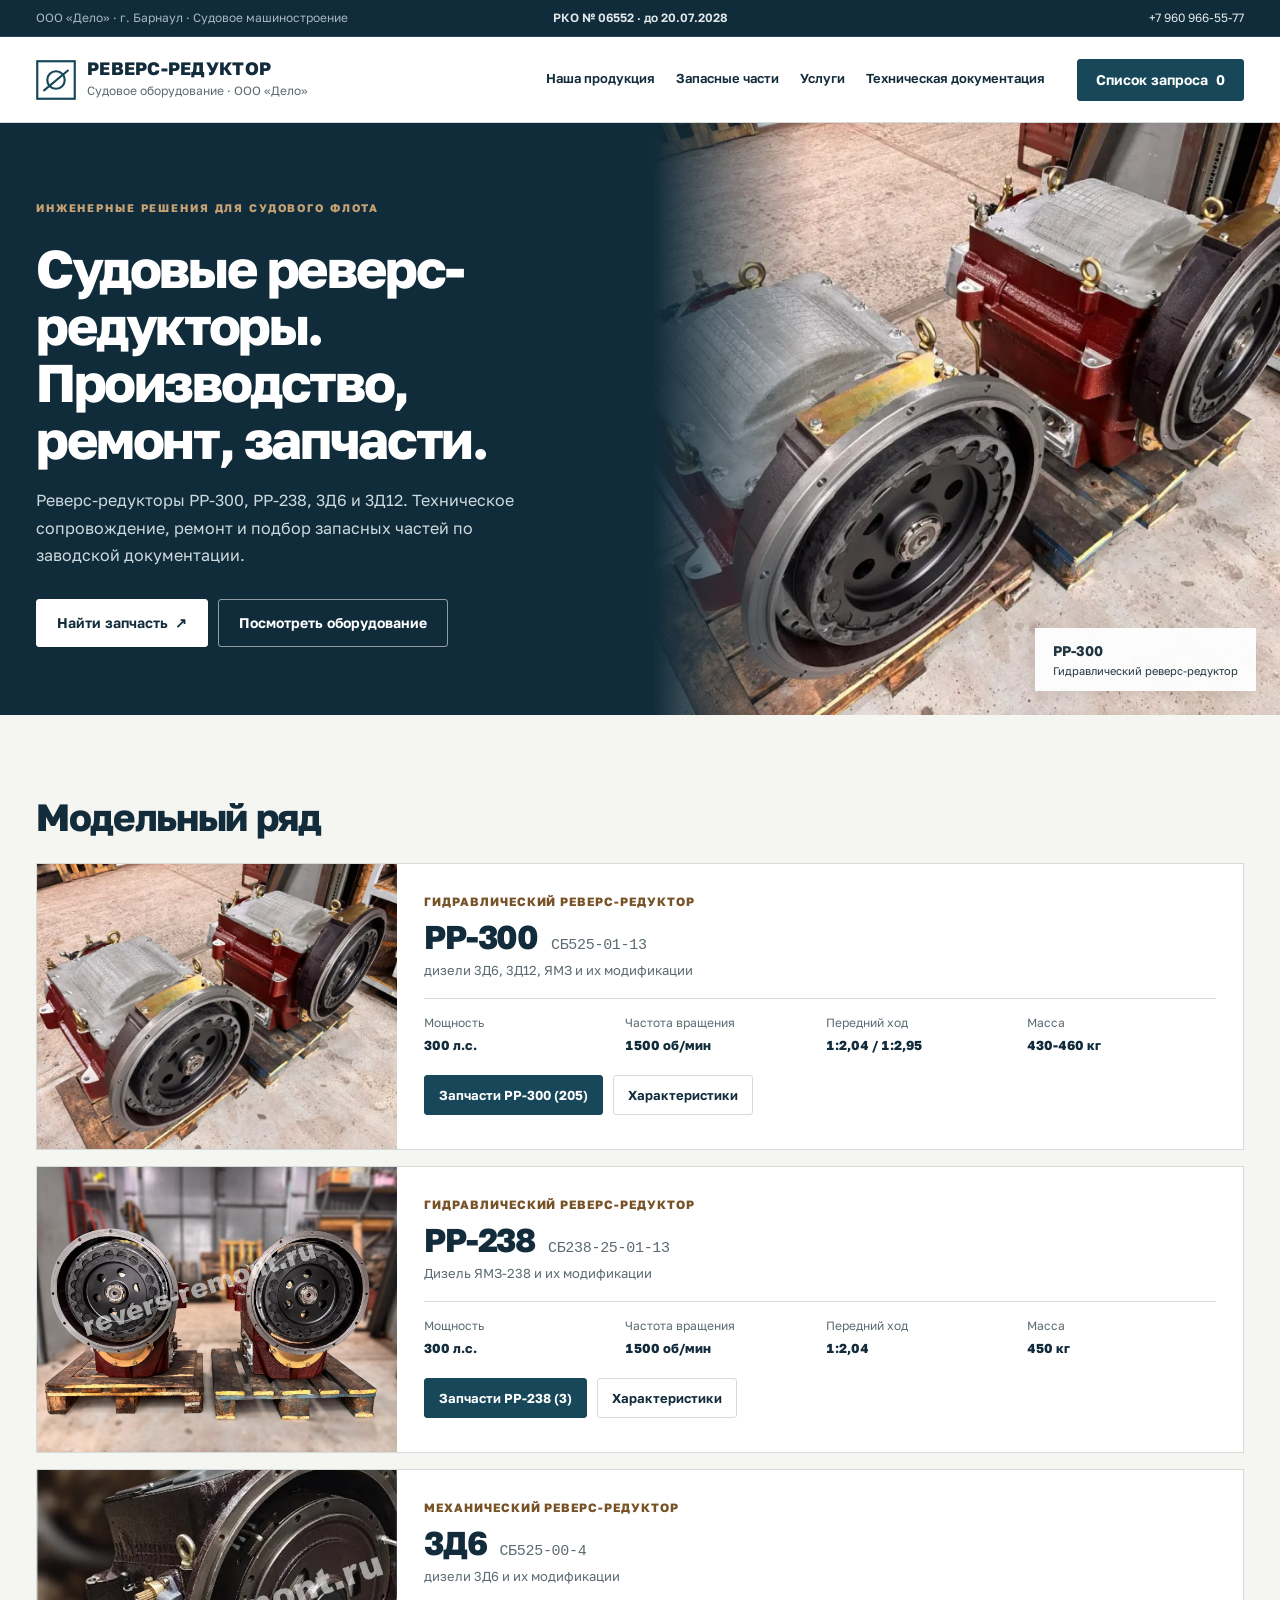
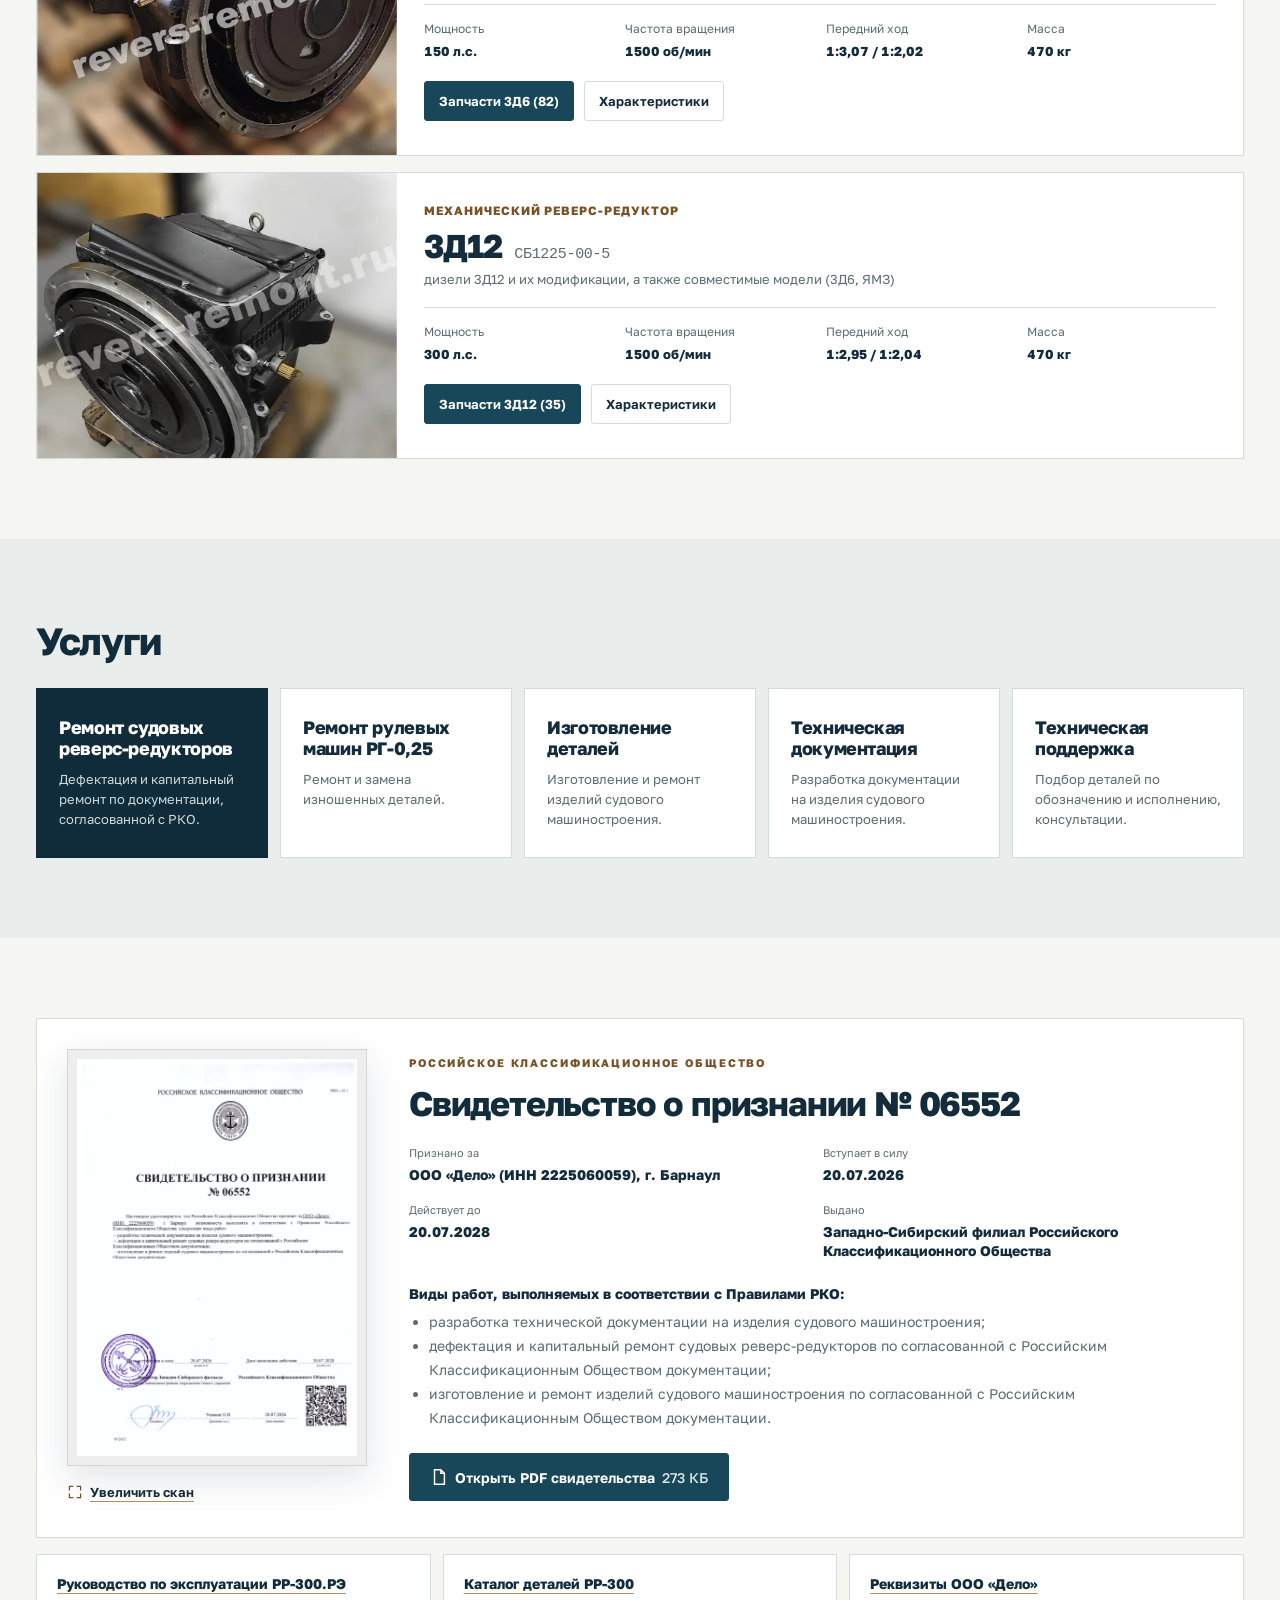
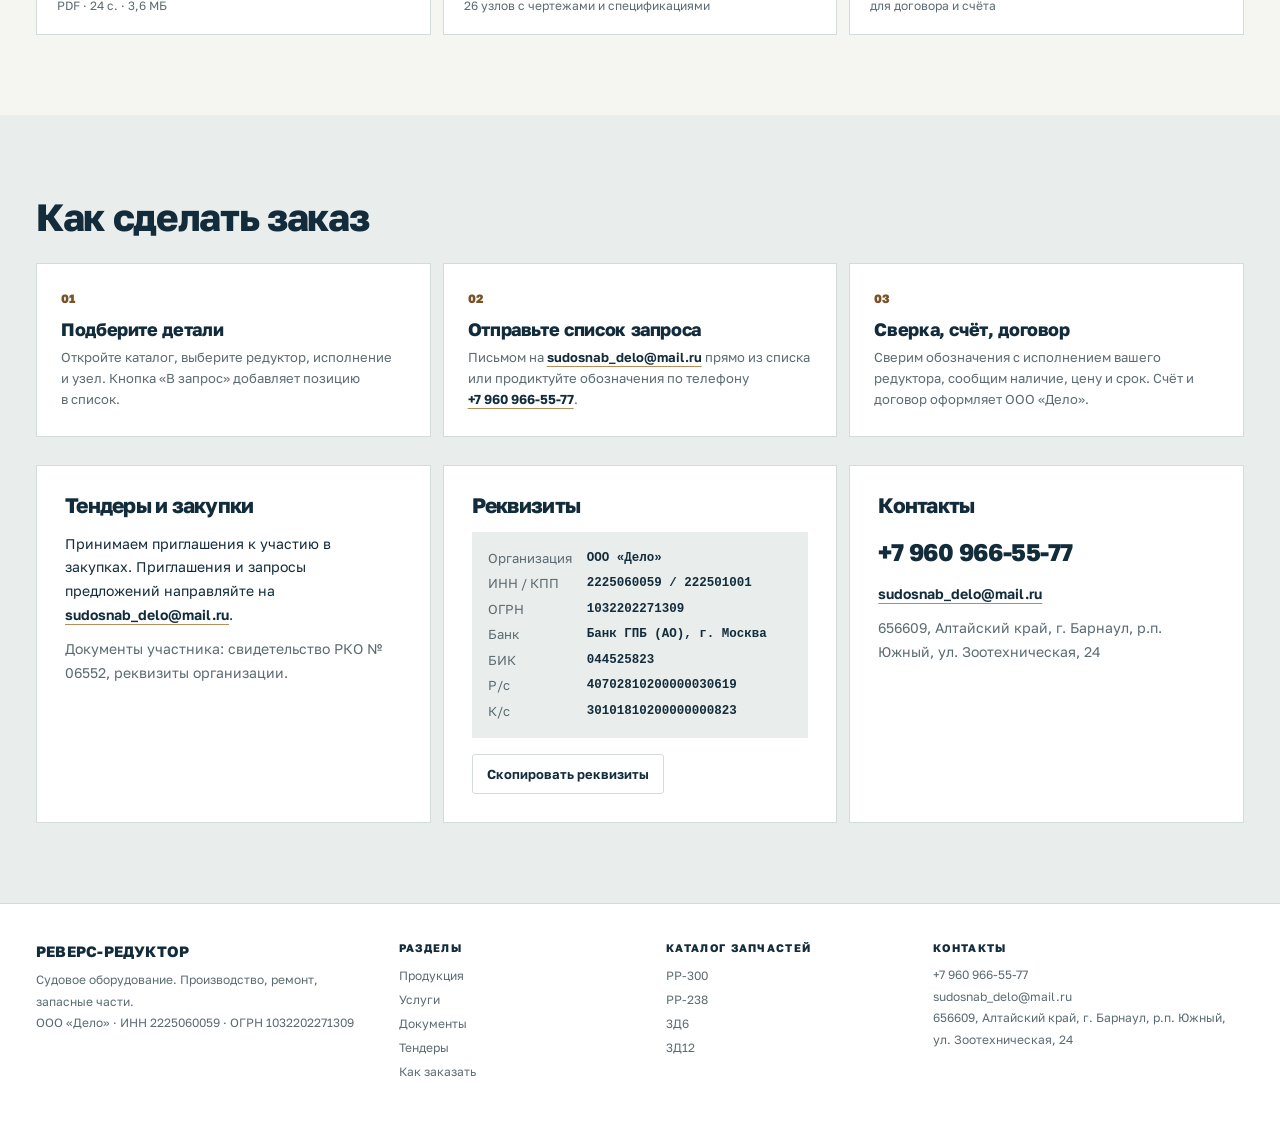
==== commit 23373fcf: "c-r2 edit 1: tabs renamed to Наша продукция, Запасные части, Услуги, Техническая документация (Тенде" ====
--- a/c-r2/index.html
+++ b/c-r2/index.html
@@ -30,17 +30,16 @@
       <span><span class="brand-name">Реверс-редуктор</span><span class="brand-sub">Судовое оборудование · ООО «Дело»</span></span>
     </a>
     <nav class="nav" aria-label="Разделы">
-      <a href="#produkciya" data-nav="produkciya">Продукция</a>
-      <a href="#katalog" data-nav="katalog">Каталог запчастей</a>
+      <a href="#produkciya" data-nav="produkciya">Наша продукция</a>
+      <a href="#katalog" data-nav="katalog">Запасные части</a>
       <a href="#uslugi" data-nav="uslugi">Услуги</a>
-      <a href="#dokumenty" data-nav="dokumenty">Документы</a>
-      <a href="#tendery" data-nav="tendery">Тендеры</a>
+      <a href="#dokumenty" data-nav="dokumenty">Техническая документация</a>
     </nav>
     <button type="button" class="btn-list" data-cart-open aria-label="Список запроса"><span class="t">Список запроса</span> <span class="count" data-cart-count>0</span></button>
     <details class="burger">
       <summary aria-label="Меню"><span></span></summary>
       <nav aria-label="Разделы, мобильное меню">
-        <a href="#produkciya">Продукция</a><a href="#katalog">Каталог запчастей</a><a href="#uslugi">Услуги</a><a href="#dokumenty">Документы</a><a href="#tendery">Тендеры</a>
+        <a href="#produkciya">Наша продукция</a><a href="#katalog">Запасные части</a><a href="#uslugi">Услуги</a><a href="#dokumenty">Техническая документация</a>
         <a href="tel:+79609665577">+7 960 966-55-77</a>
       </nav>
     </details>
--- a/shared/fonts.css
+++ b/shared/fonts.css
@@ -0,0 +1,11 @@
+@font-face{font-family:'IBM Plex Sans';font-style:normal;font-weight:400 700;font-display:swap;src:url(fonts/ibmplexsans-400-700-cyrillic.woff2) format('woff2');unicode-range:U+0301, U+0400-045F, U+0490-0491, U+04B0-04B1, U+2116}
+@font-face{font-family:'IBM Plex Sans';font-style:normal;font-weight:400 700;font-display:swap;src:url(fonts/ibmplexsans-400-700-latin.woff2) format('woff2');unicode-range:U+0000-00FF, U+0131, U+0152-0153, U+02BB-02BC, U+02C6, U+02DA, U+02DC, U+0304, U+0308, U+0329, U+2000-206F, U+20AC, U+2122, U+2191, U+2193, U+2212, U+2215, U+FEFF, U+FFFD}
+@font-face{font-family:'Literata';font-style:normal;font-weight:400 700;font-display:swap;src:url(fonts/literata-400-700-cyrillic.woff2) format('woff2');unicode-range:U+0301, U+0400-045F, U+0490-0491, U+04B0-04B1, U+2116}
+@font-face{font-family:'Literata';font-style:normal;font-weight:400 700;font-display:swap;src:url(fonts/literata-400-700-latin.woff2) format('woff2');unicode-range:U+0000-00FF, U+0131, U+0152-0153, U+02BB-02BC, U+02C6, U+02DA, U+02DC, U+0304, U+0308, U+0329, U+2000-206F, U+20AC, U+2122, U+2191, U+2193, U+2212, U+2215, U+FEFF, U+FFFD}
+@font-face{font-family:'IBM Plex Mono';font-style:normal;font-weight:400;font-display:swap;src:url(fonts/ibmplexmono-400-cyrillic.woff2) format('woff2');unicode-range:U+0301, U+0400-045F, U+0490-0491, U+04B0-04B1, U+2116}
+@font-face{font-family:'IBM Plex Mono';font-style:normal;font-weight:400;font-display:swap;src:url(fonts/ibmplexmono-400-latin.woff2) format('woff2');unicode-range:U+0000-00FF, U+0131, U+0152-0153, U+02BB-02BC, U+02C6, U+02DA, U+02DC, U+0304, U+0308, U+0329, U+2000-206F, U+20AC, U+2122, U+2191, U+2193, U+2212, U+2215, U+FEFF, U+FFFD}
+@font-face{font-family:'IBM Plex Mono';font-style:normal;font-weight:500;font-display:swap;src:url(fonts/ibmplexmono-500-cyrillic.woff2) format('woff2');unicode-range:U+0301, U+0400-045F, U+0490-0491, U+04B0-04B1, U+2116}
+@font-face{font-family:'IBM Plex Mono';font-style:normal;font-weight:500;font-display:swap;src:url(fonts/ibmplexmono-500-latin.woff2) format('woff2');unicode-range:U+0000-00FF, U+0131, U+0152-0153, U+02BB-02BC, U+02C6, U+02DA, U+02DC, U+0304, U+0308, U+0329, U+2000-206F, U+20AC, U+2122, U+2191, U+2193, U+2212, U+2215, U+FEFF, U+FFFD}
+@font-face{font-family:'Golos Text';font-style:normal;font-weight:400 900;font-display:swap;src:url(fonts/golos-text-cyrillic-wght-normal.woff2) format('woff2');unicode-range:U+0301,U+0400-045F,U+0490-0491,U+04B0-04B1,U+2116}
+@font-face{font-family:'Golos Text';font-style:normal;font-weight:400 900;font-display:swap;src:url(fonts/golos-text-latin-wght-normal.woff2) format('woff2');unicode-range:U+0000-00FF,U+0131,U+0152-0153,U+02BB-02BC,U+02C6,U+02DA,U+02DC,U+0304,U+0308,U+0329,U+2000-206F,U+20AC,U+2122,U+2191,U+2193,U+2212,U+2215,U+FEFF,U+FFFD
+}
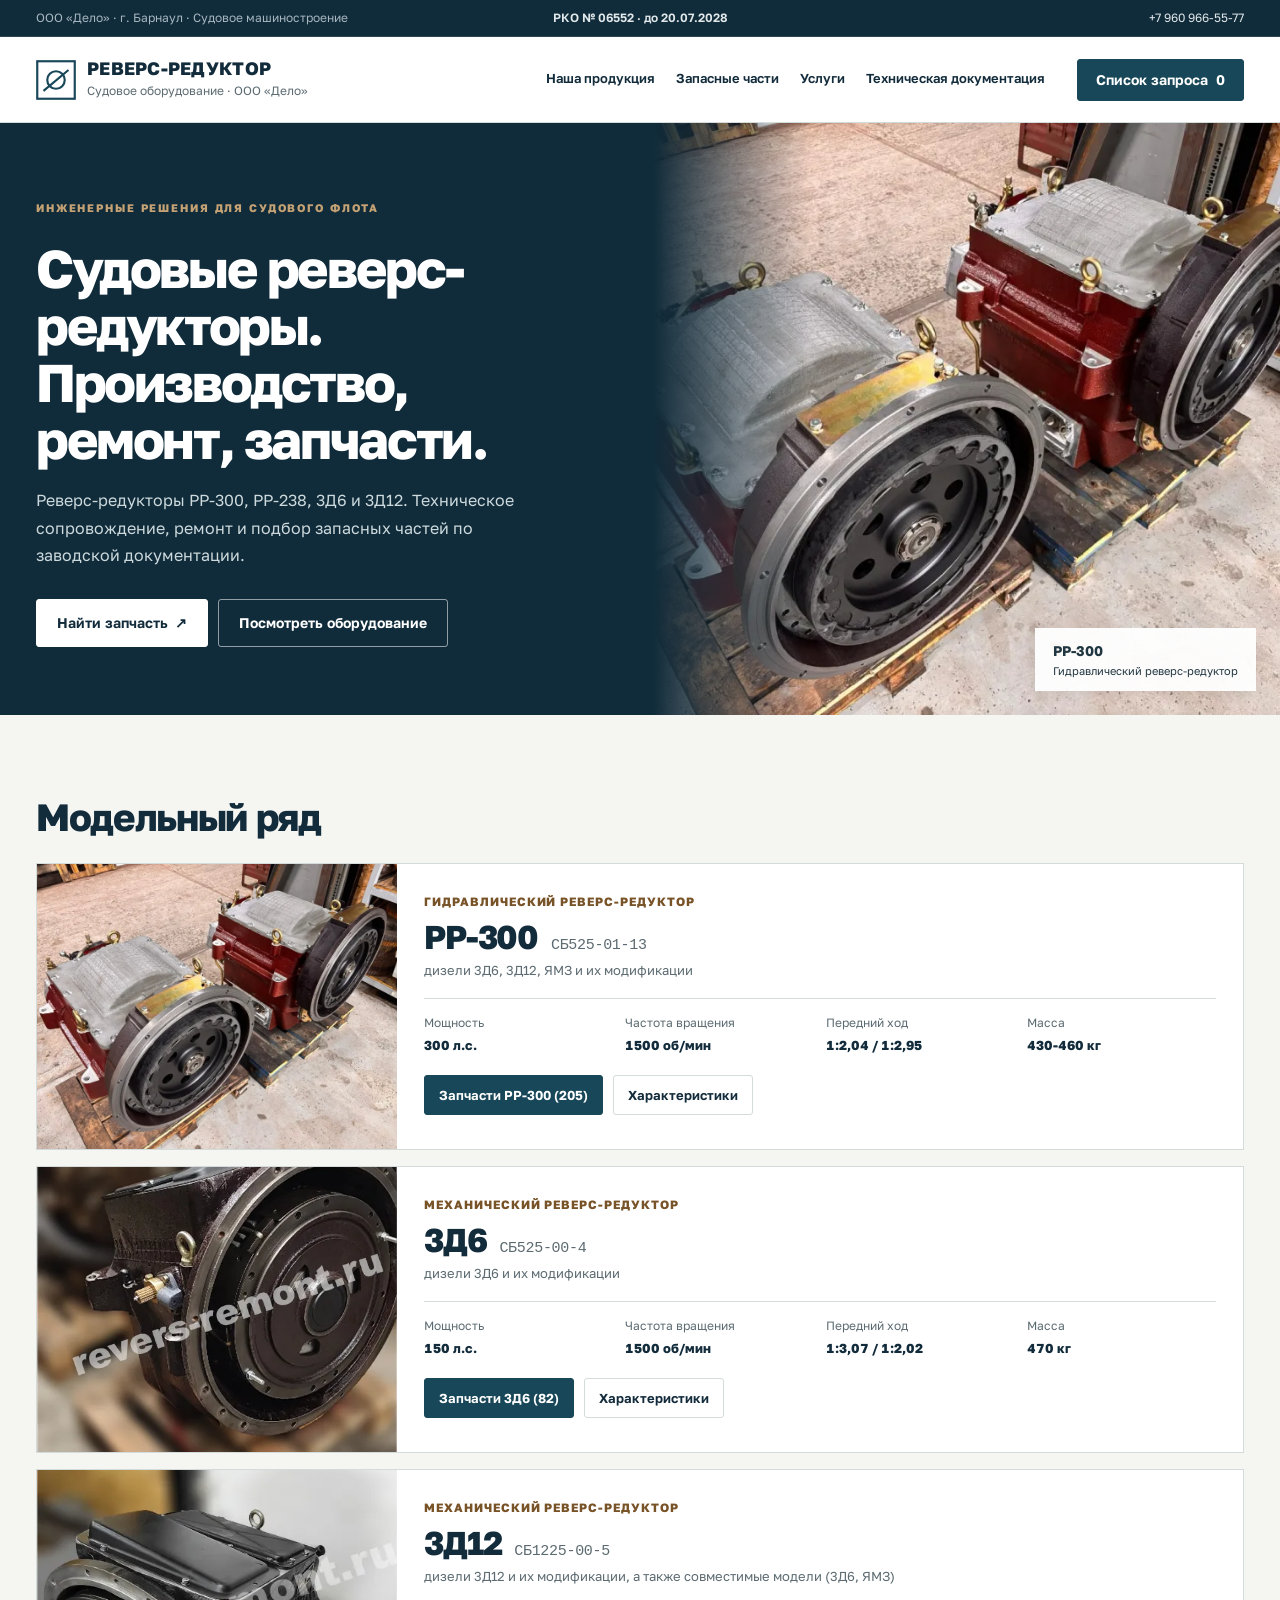
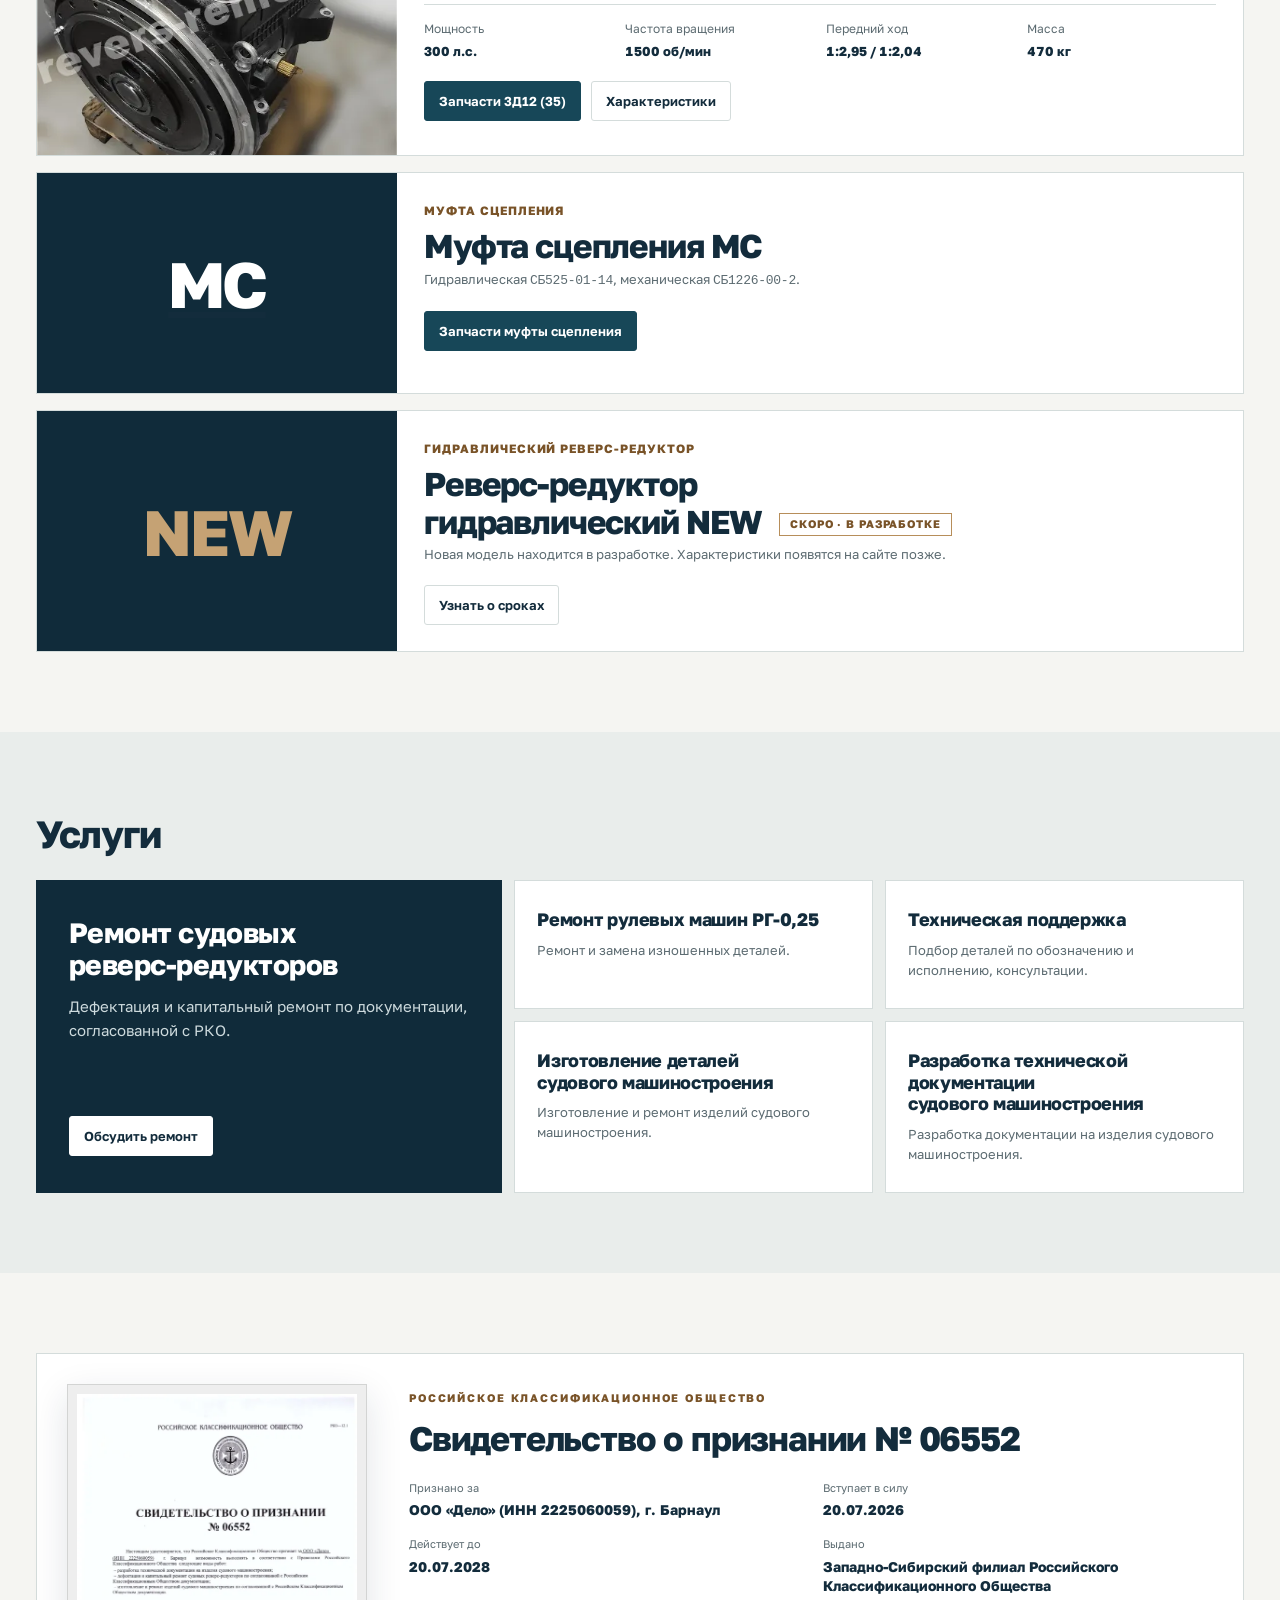
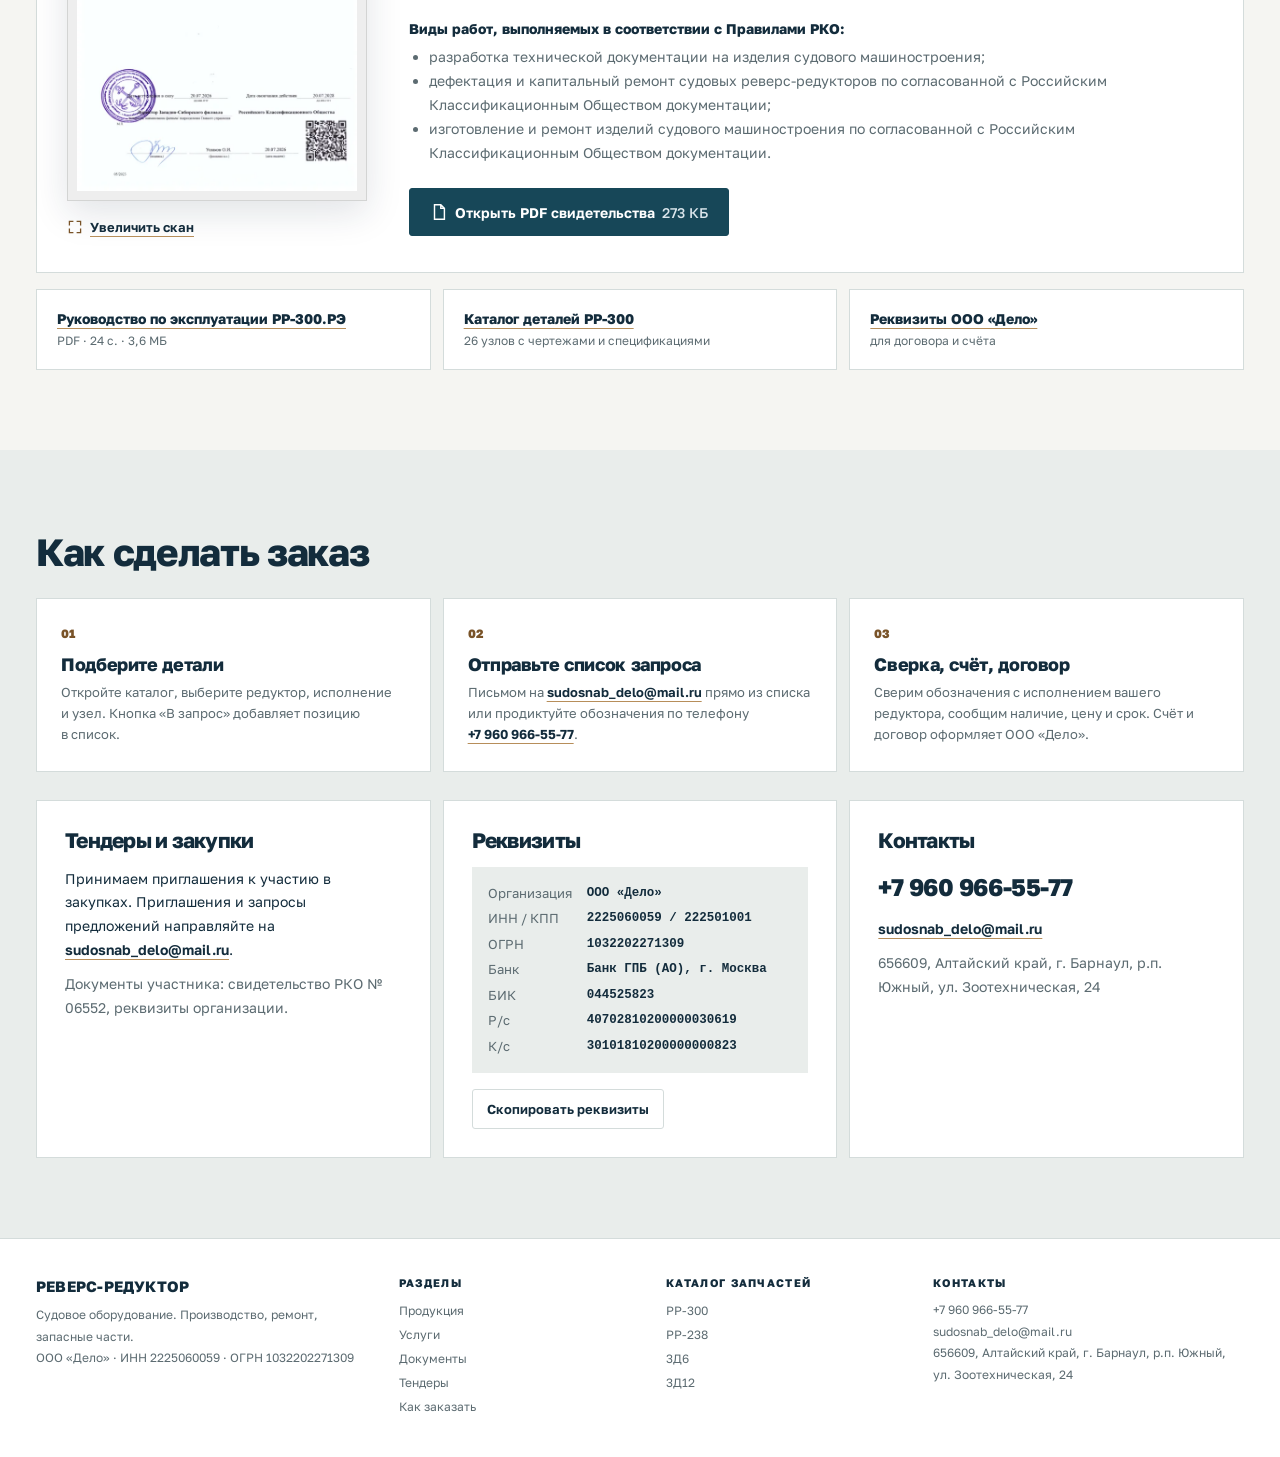
==== commit cbdfe997: "c-r2 edit 4: Услуги = 5 services in Dmitry's order and wording; layout reorganised (lead card + 2x2)" ====
--- a/c-r2/index.html
+++ b/c-r2/index.html
@@ -72,12 +72,12 @@
   <section class="sec sec-svc" id="uslugi" aria-labelledby="svc-h">
     <div class="wrap">
       <h2 id="svc-h">Услуги</h2>
-      <ul class="svc">
-        <li><h3>Ремонт судовых реверс-редукторов</h3><p>Дефектация и капитальный ремонт по документации, согласованной с РКО.</p></li>
+      <ul class="svc svc-r2">
+        <li class="svc-lead"><h3>Ремонт судовых реверс-редукторов</h3><p>Дефектация и капитальный ремонт по документации, согласованной с РКО.</p><a class="btn btn-white btn-sm" href="#kontakty">Обсудить ремонт</a></li>
         <li><h3>Ремонт рулевых машин РГ-0,25</h3><p>Ремонт и замена изношенных деталей.</p></li>
-        <li><h3>Изготовление деталей</h3><p>Изготовление и ремонт изделий судового машиностроения.</p></li>
-        <li><h3>Техническая документация</h3><p>Разработка документации на изделия судового машиностроения.</p></li>
         <li><h3>Техническая поддержка</h3><p>Подбор деталей по обозначению и исполнению, консультации.</p></li>
+        <li><h3>Изготовление деталей судового машиностроения</h3><p>Изготовление и ремонт изделий судового машиностроения.</p></li>
+        <li><h3>Разработка технической документации судового машиностроения</h3><p>Разработка документации на изделия судового машиностроения.</p></li>
       </ul>
     </div>
   </section>
--- a/c-r2/style.css
+++ b/c-r2/style.css
@@ -386,3 +386,27 @@
   .legend tr { grid-template-columns: auto 1fr; }
   .legend td { grid-row: 1 !important; }
 }
+
+/* ---- revision 2 additions ---- */
+/* type tiles for products without a photo (муфта МС, NEW) */
+.mcard-pic.is-type { display: grid; place-items: center; background: var(--hero); min-height: 220px; }
+.mcard-pic.is-type span { font-size: 64px; font-weight: 750; letter-spacing: -.04em; color: #fff; }
+.mcard-new .mcard-pic.is-type span { color: var(--tone); }
+.badge { display: inline-block; vertical-align: middle; margin-left: 10px; padding: 4px 10px; border: 1px solid var(--accent); color: var(--accent-text); font-size: 11px; font-weight: 750; letter-spacing: .08em; text-transform: uppercase; }
+/* «Запасные части» chooser and the clutch page */
+.cats { list-style: none; margin: 0; padding: 0; display: grid; grid-template-columns: repeat(2, minmax(0, 1fr)); gap: 12px; }
+.cats a { display: flex; flex-direction: column; gap: 4px; padding: 26px 24px; background: var(--panel); border: 1px solid var(--line); text-decoration: none; min-height: 112px; }
+.cats a:hover { border-color: var(--accent); }
+.cats b { font-size: 18px; letter-spacing: -.02em; line-height: 1.25; }
+.cats span { color: var(--sub); font-size: 13px; }
+.mufta-contacts { display: flex; flex-wrap: wrap; gap: 10px; }
+@media (max-width: 700px) { .cats { grid-template-columns: 1fr; } }
+/* services, reorganised: a lead card for reverse-gear repair, the other four in a 2x2 grid */
+.svc-r2 { grid-template-columns: 1.3fr 1fr 1fr; grid-template-rows: auto auto; }
+.svc-r2 .svc-lead { grid-row: span 2; display: flex; flex-direction: column; padding: 36px 32px; }
+.svc-r2 .svc-lead h3 { font-size: clamp(22px, 2.2vw, 28px); line-height: 1.15; }
+.svc-r2 .svc-lead p { font-size: 15px; line-height: 1.6; margin-top: 12px; }
+.svc-r2 .svc-lead .btn { margin-top: auto; align-self: flex-start; background: #fff; color: var(--ink); border-color: #fff; }
+.svc-r2 li:not(.svc-lead) { min-height: 0; }
+@media (max-width: 1100px) { .svc-r2 { grid-template-columns: 1fr 1fr; } .svc-r2 .svc-lead { grid-row: auto; grid-column: 1 / -1; } .svc-r2 .svc-lead .btn { margin-top: 20px; } }
+@media (max-width: 700px) { .svc-r2 { grid-template-columns: 1fr; } }
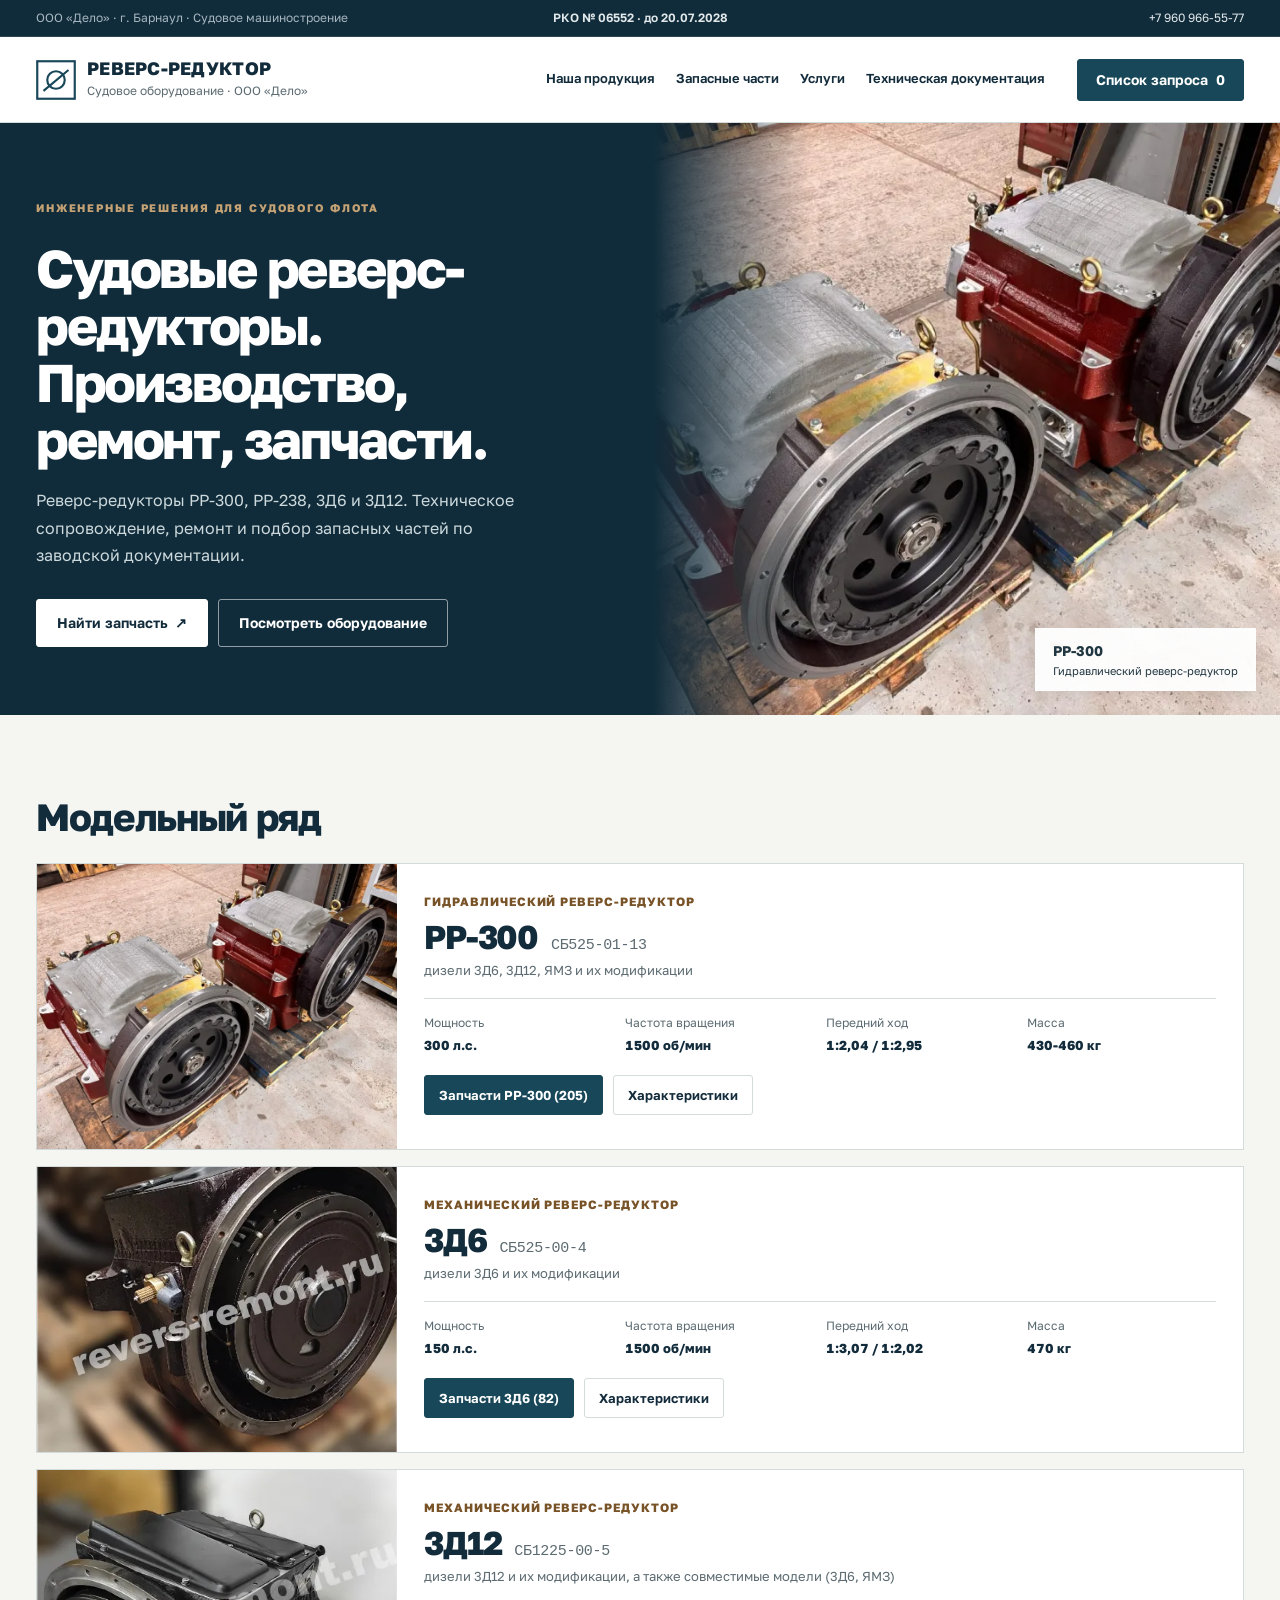
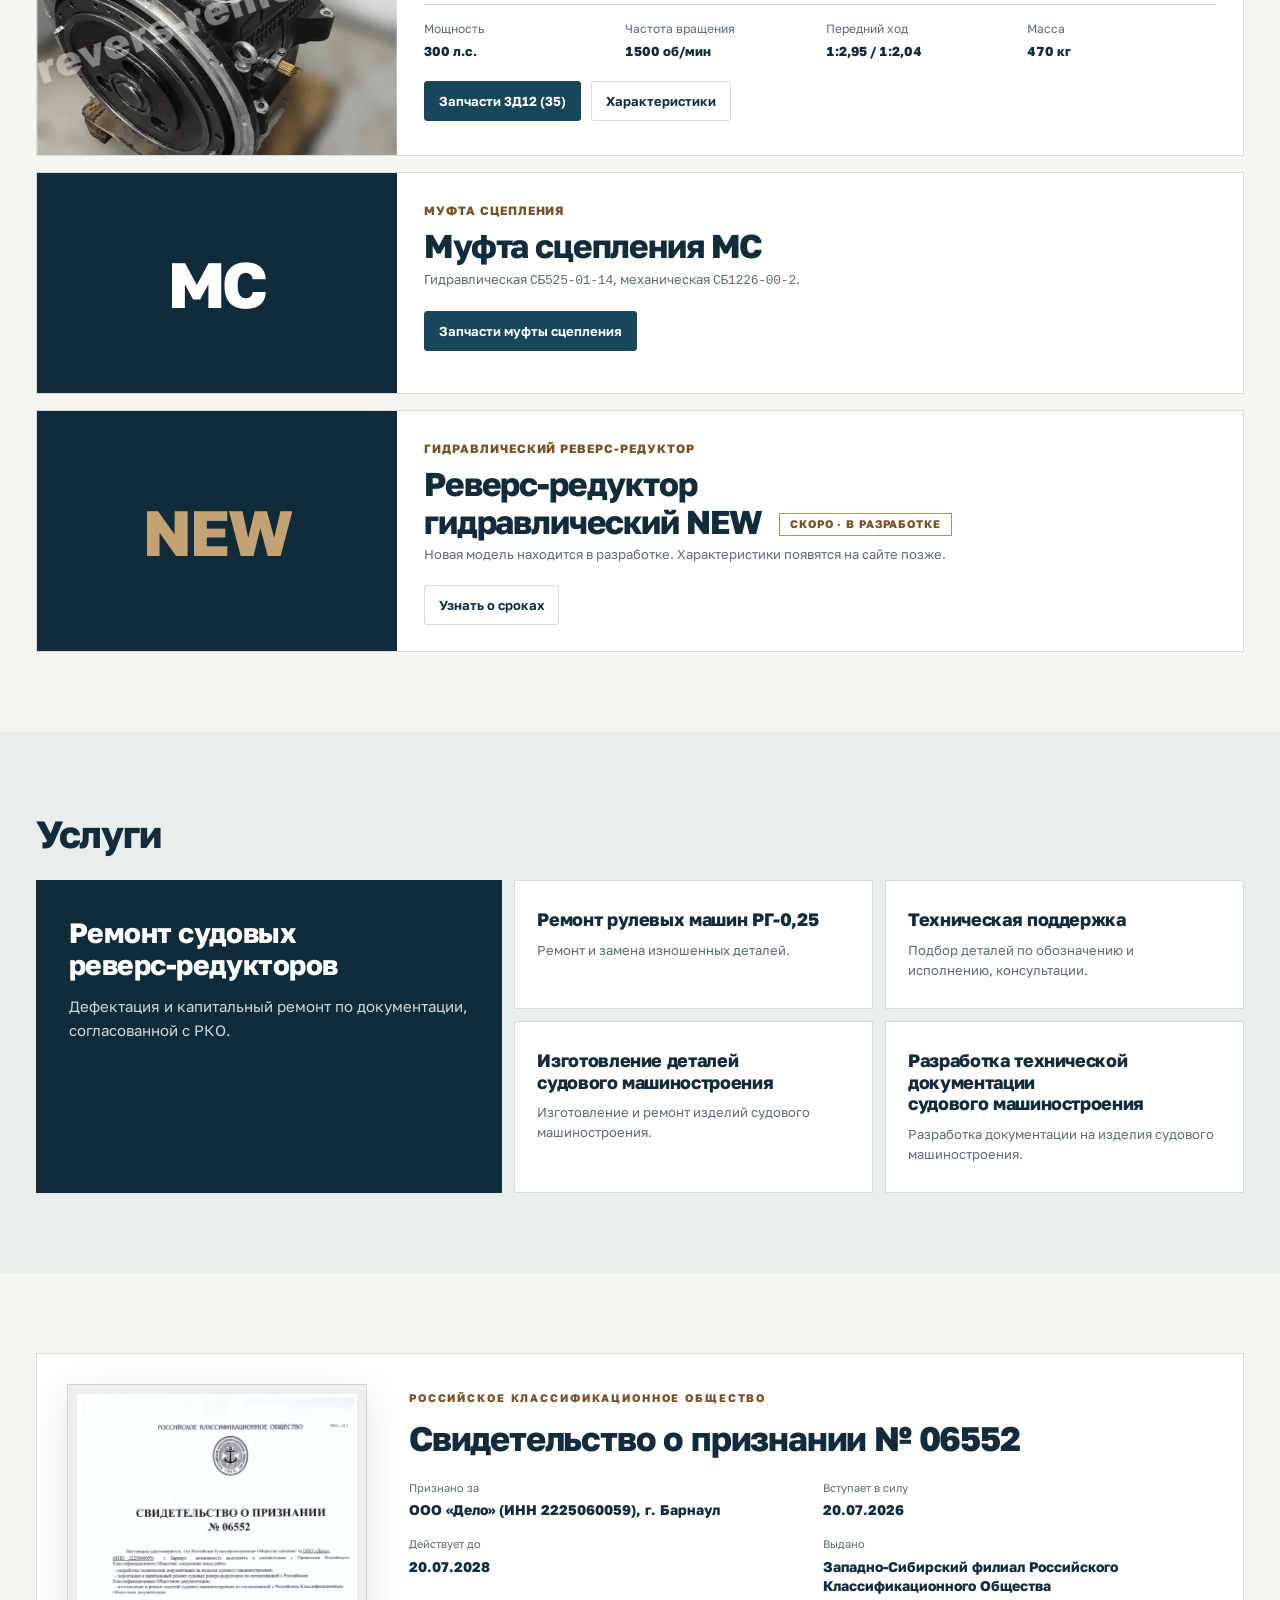
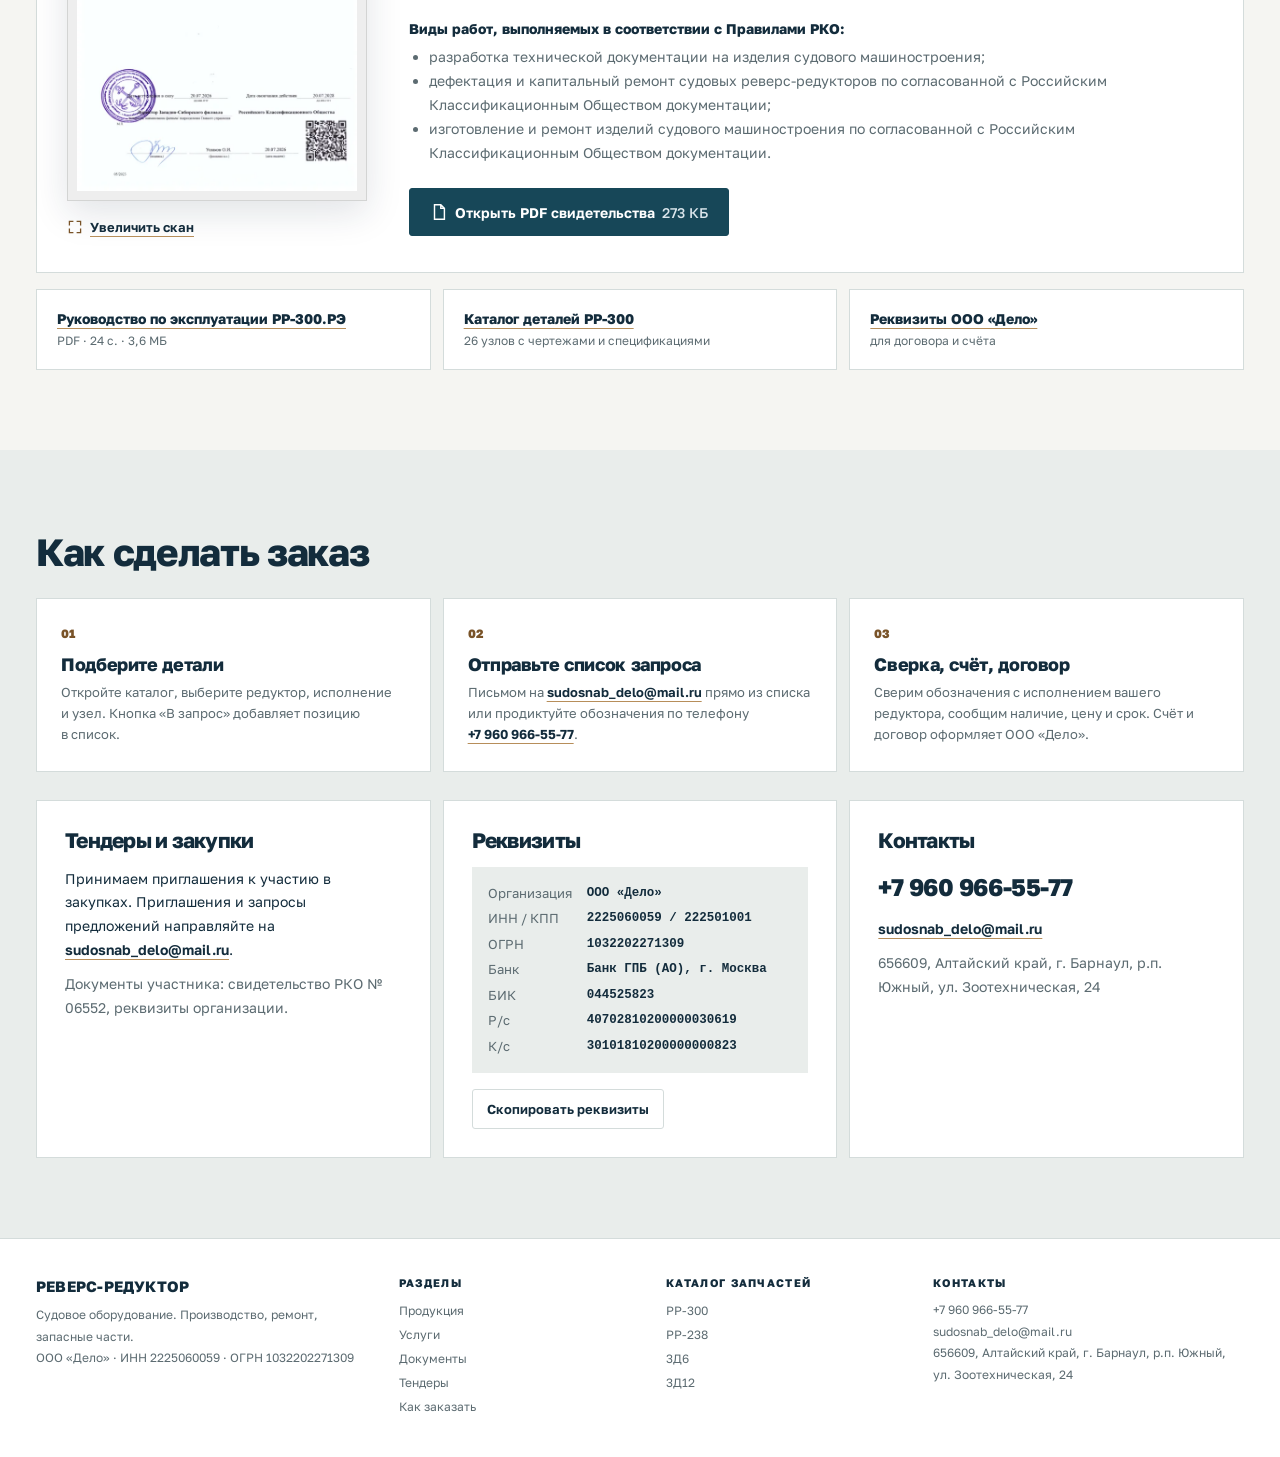
==== commit f033d174: "c-r2 edit 4b: drop the extra button from the lead service card (not requested) Co-Authored-By: Claud" ====
--- a/c-r2/index.html
+++ b/c-r2/index.html
@@ -73,7 +73,7 @@
     <div class="wrap">
       <h2 id="svc-h">Услуги</h2>
       <ul class="svc svc-r2">
-        <li class="svc-lead"><h3>Ремонт судовых реверс-редукторов</h3><p>Дефектация и капитальный ремонт по документации, согласованной с РКО.</p><a class="btn btn-white btn-sm" href="#kontakty">Обсудить ремонт</a></li>
+        <li class="svc-lead"><h3>Ремонт судовых реверс-редукторов</h3><p>Дефектация и капитальный ремонт по документации, согласованной с РКО.</p></li>
         <li><h3>Ремонт рулевых машин РГ-0,25</h3><p>Ремонт и замена изношенных деталей.</p></li>
         <li><h3>Техническая поддержка</h3><p>Подбор деталей по обозначению и исполнению, консультации.</p></li>
         <li><h3>Изготовление деталей судового машиностроения</h3><p>Изготовление и ремонт изделий судового машиностроения.</p></li>
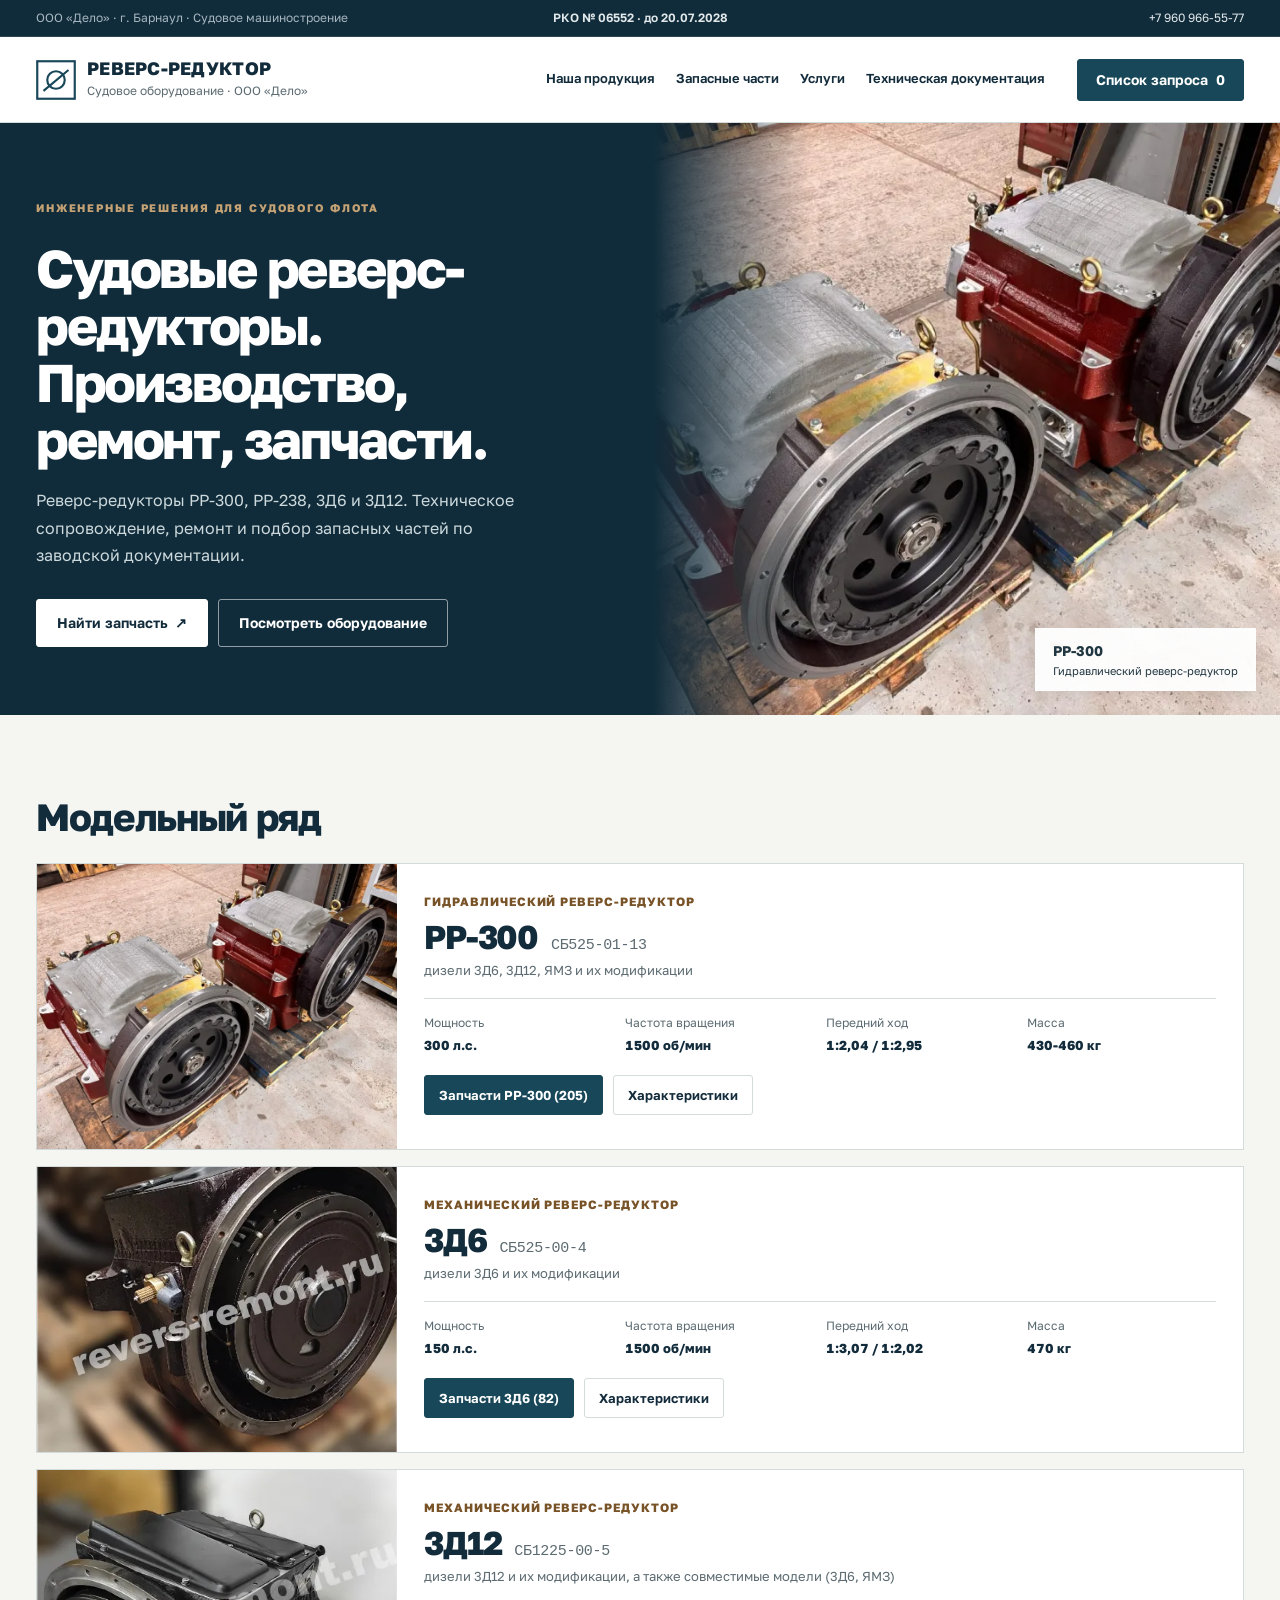
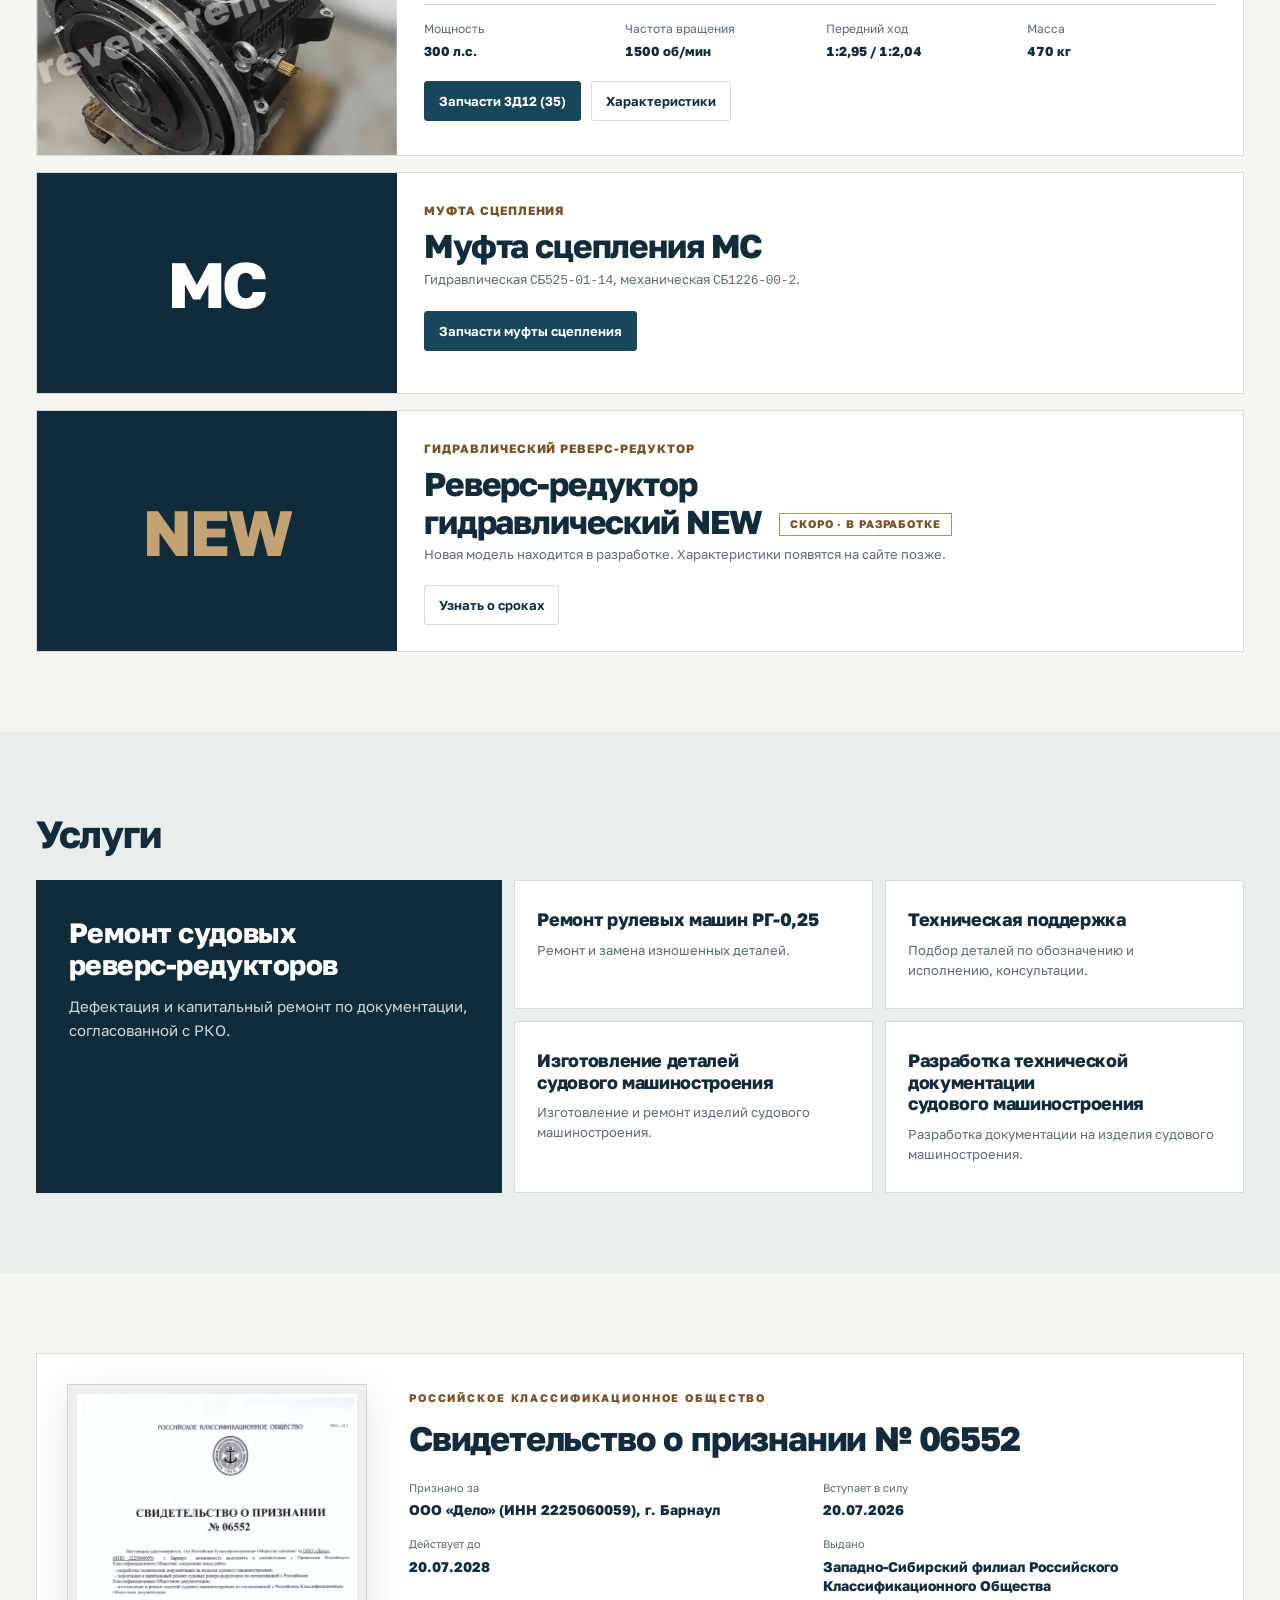
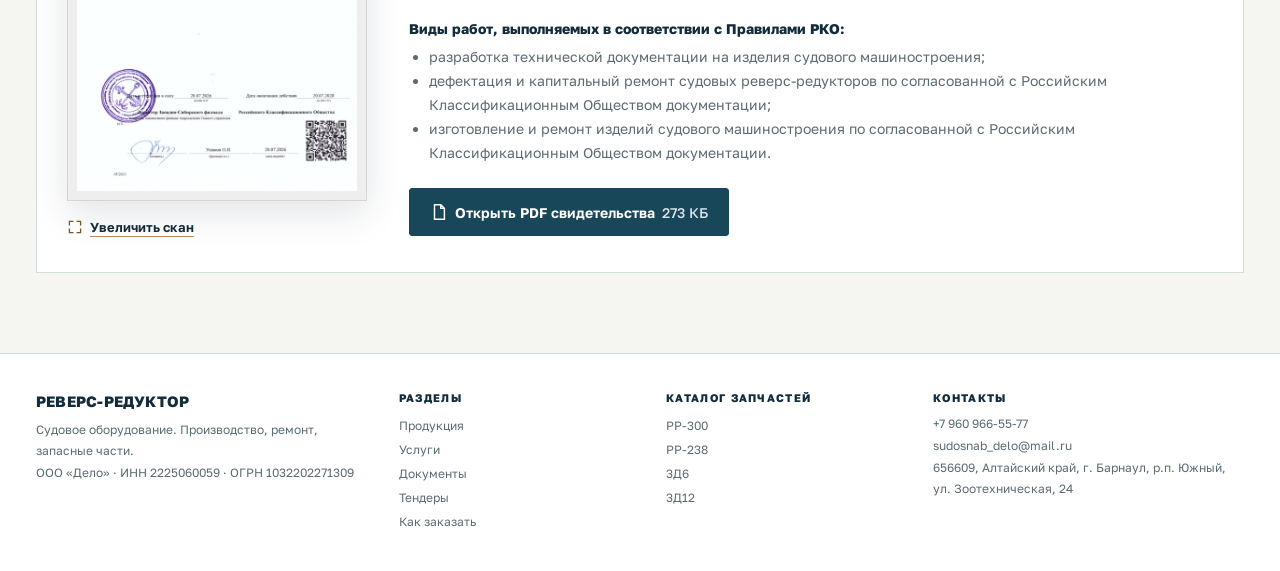
==== commit 160a5f23: "c-r2 edit 5: removed doc tiles under the certificate and the ordering block (Как сделать заказ, Тенд" ====
--- a/c-r2/index.html
+++ b/c-r2/index.html
@@ -107,50 +107,9 @@
           <a class="btn btn-pale" href="../assets/svidetelstvo-rko-06552.pdf" target="_blank" rel="noopener"><svg viewBox="0 0 20 20" aria-hidden="true"><path d="M5 2h7l4 4v12H5z M12 2v4h4"/></svg>Открыть PDF свидетельства <span class="muted">273&nbsp;КБ</span></a>
         </div>
       </div>
-      <ul class="docs">
-        <li><a href="../assets/rr300-rukovodstvo.pdf" target="_blank" rel="noopener">Руководство по эксплуатации РР-300.РЭ</a><span>PDF · 24&nbsp;с. · 3,6&nbsp;МБ</span></li>
-        <li><a href="#katalog/rr-300">Каталог деталей РР-300</a><span>26 узлов с чертежами и спецификациями</span></li>
-        <li><a href="#zakaz">Реквизиты ООО «Дело»</a><span>для договора и счёта</span></li>
-      </ul>
     </div>
   </section>
 
-  <section class="sec sec-order" id="zakaz" aria-labelledby="order-h">
-    <div class="wrap">
-      <h2 id="order-h">Как сделать заказ</h2>
-      <ol class="steps">
-        <li><h3>Подберите детали</h3><p>Откройте каталог, выберите редуктор, исполнение и узел. Кнопка «В запрос» добавляет позицию в список.</p></li>
-        <li><h3>Отправьте список запроса</h3><p>Письмом на <a href="mailto:sudosnab_delo@mail.ru">sudosnab_delo@mail.ru</a> прямо из списка или продиктуйте обозначения по телефону <a href="tel:+79609665577">+7&nbsp;960&nbsp;966-55-77</a>.</p></li>
-        <li><h3>Сверка, счёт, договор</h3><p>Сверим обозначения с исполнением вашего редуктора, сообщим наличие, цену и срок. Счёт и договор оформляет ООО «Дело».</p></li>
-      </ol>
-      <div class="order-grid">
-        <div class="panel" id="tendery">
-          <h3>Тендеры и закупки</h3>
-          <p>Принимаем приглашения к участию в закупках. Приглашения и запросы предложений направляйте на <a href="mailto:sudosnab_delo@mail.ru">sudosnab_delo@mail.ru</a>.</p>
-          <p class="muted">Документы участника: свидетельство РКО № 06552, реквизиты организации.</p>
-        </div>
-        <div class="panel">
-          <h3>Реквизиты</h3>
-          <dl class="req" id="req">
-            <div><dt>Организация</dt><dd>ООО «Дело»</dd></div>
-            <div><dt>ИНН / КПП</dt><dd>2225060059 / 222501001</dd></div>
-            <div><dt>ОГРН</dt><dd>1032202271309</dd></div>
-            <div><dt>Банк</dt><dd>Банк ГПБ (АО), г. Москва</dd></div>
-            <div><dt>БИК</dt><dd>044525823</dd></div>
-            <div><dt>Р/с</dt><dd>40702810200000030619</dd></div>
-            <div><dt>К/с</dt><dd>30101810200000000823</dd></div>
-          </dl>
-          <button type="button" class="btn btn-line btn-sm" data-copy-req>Скопировать реквизиты</button>
-        </div>
-        <div class="panel" id="kontakty">
-          <h3>Контакты</h3>
-          <p class="big"><a href="tel:+79609665577">+7 960 966-55-77</a></p>
-          <p><a href="mailto:sudosnab_delo@mail.ru">sudosnab_delo@mail.ru</a></p>
-          <p class="muted">656609, Алтайский край, г. Барнаул, р.п. Южный, ул. Зоотехническая, 24</p>
-        </div>
-      </div>
-    </div>
-  </section>
 </div>
 
 <div data-view="cat" hidden>
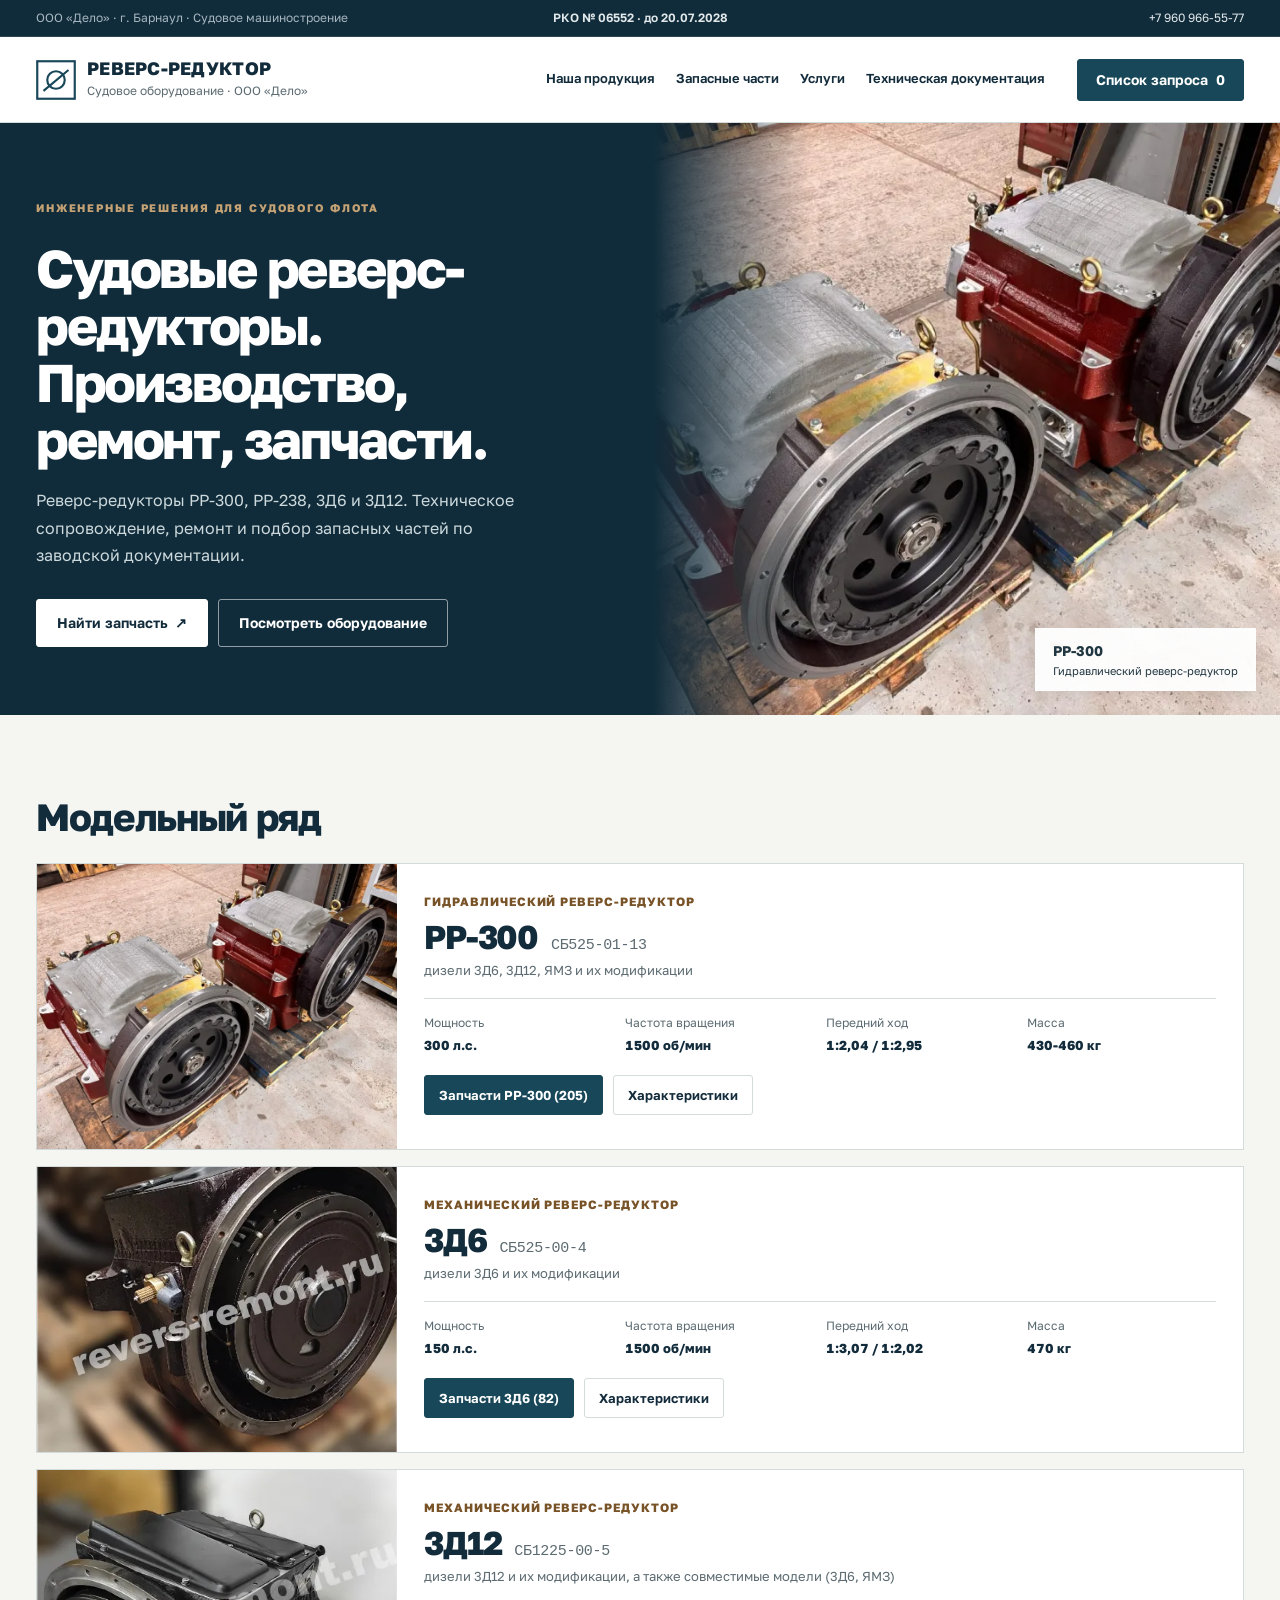
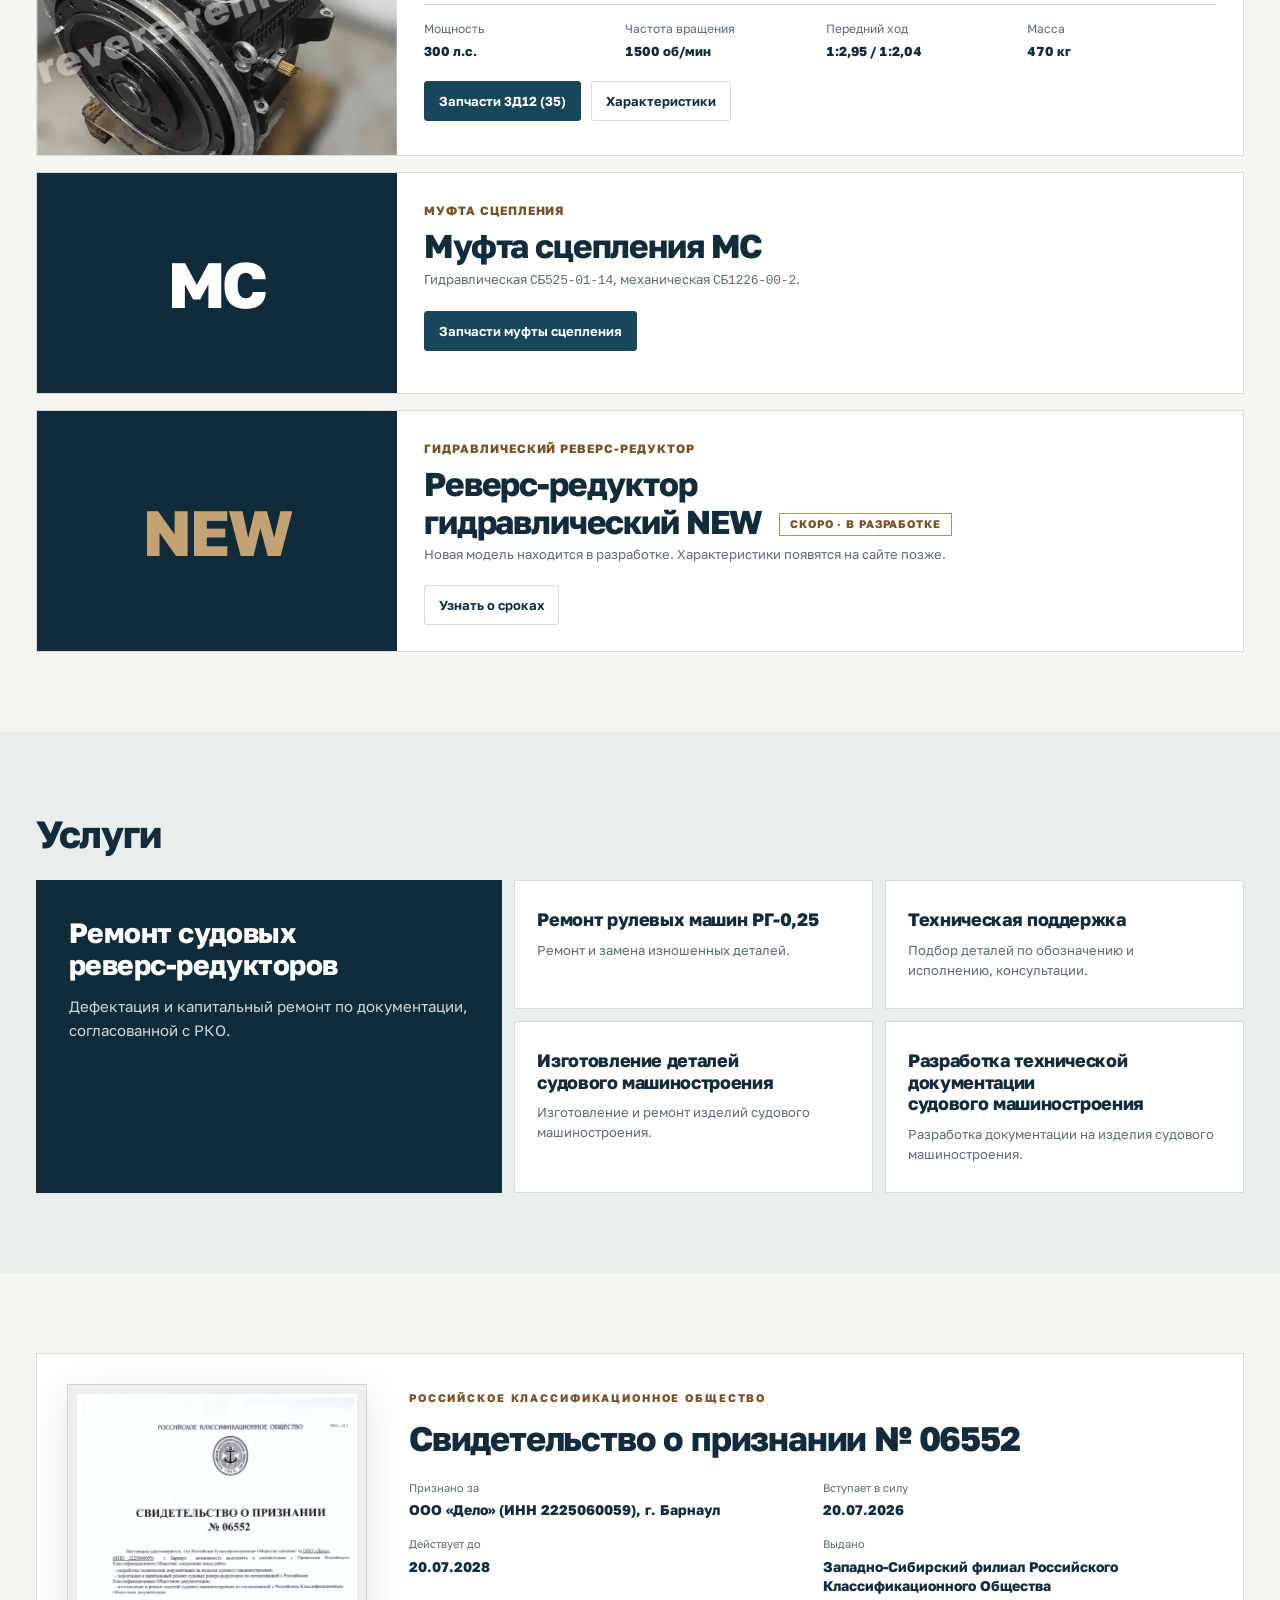
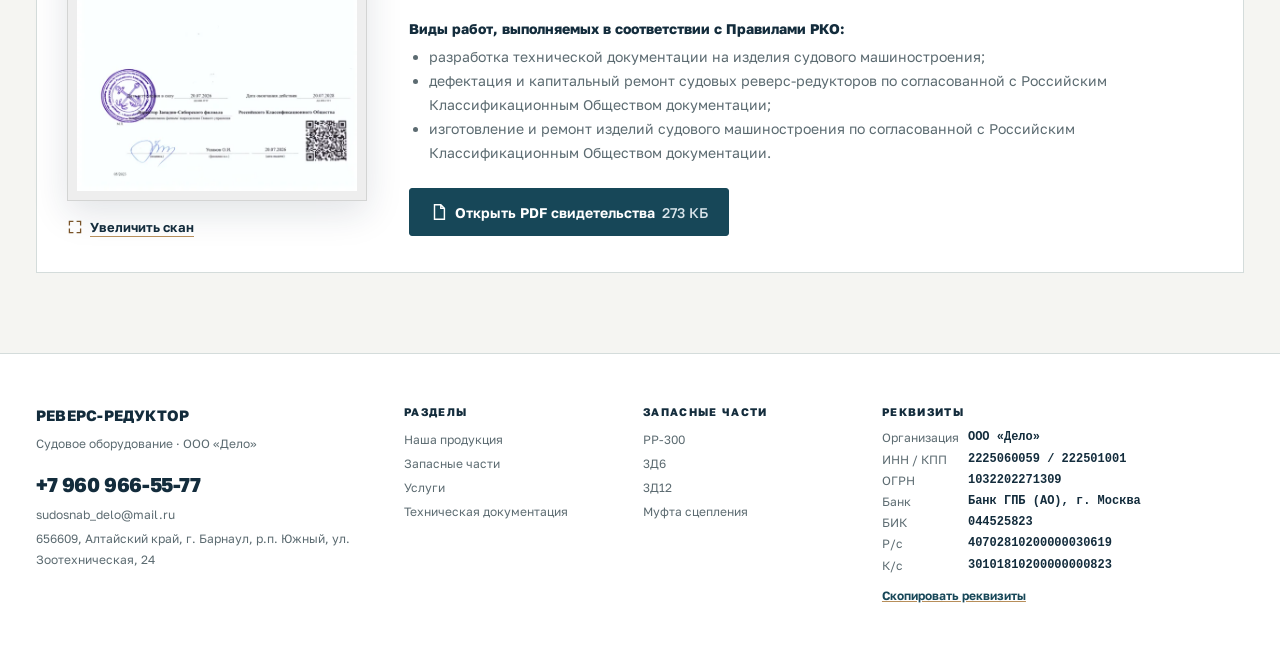
==== commit 6213cdf0: "c-r2 edit 6: footer reorganised with contacts, sections (new tab names), spare-parts catalogs and re" ====
--- a/c-r2/index.html
+++ b/c-r2/index.html
@@ -117,16 +117,32 @@
 </div>
 </main>
 
-<footer class="foot">
-  <div class="wrap foot-in">
-    <div class="foot-brand">
-      <p class="foot-name">Реверс-редуктор</p>
-      <p>Судовое оборудование. Производство, ремонт, запасные части.</p>
-      <p class="muted">ООО «Дело» · ИНН 2225060059 · ОГРН 1032202271309</p>
+<footer class="foot foot-r2" id="kontakty">
+  <div class="wrap">
+    <div class="foot-grid">
+      <div class="foot-contact">
+        <p class="foot-name">Реверс-редуктор</p>
+        <p>Судовое оборудование · ООО «Дело»</p>
+        <p class="foot-phone"><a href="tel:+79609665577">+7 960 966-55-77</a></p>
+        <p><a href="mailto:sudosnab_delo@mail.ru">sudosnab_delo@mail.ru</a></p>
+        <p>656609, Алтайский край, г. Барнаул, р.п. Южный, ул. Зоотехническая, 24</p>
+      </div>
+      <nav aria-label="Разделы, подвал"><p class="foot-h">Разделы</p><a href="#produkciya">Наша продукция</a><a href="#katalog">Запасные части</a><a href="#uslugi">Услуги</a><a href="#dokumenty">Техническая документация</a></nav>
+      <nav aria-label="Запасные части, подвал"><p class="foot-h">Запасные части</p><a href="#katalog/rr-300">РР-300</a><a href="#katalog/3d6">3Д6</a><a href="#katalog/3d12">3Д12</a><a href="#katalog/mufta-ms">Муфта сцепления</a></nav>
+      <div class="foot-req">
+        <p class="foot-h">Реквизиты</p>
+        <dl class="req" id="req">
+          <div><dt>Организация</dt><dd>ООО «Дело»</dd></div>
+          <div><dt>ИНН / КПП</dt><dd>2225060059 / 222501001</dd></div>
+          <div><dt>ОГРН</dt><dd>1032202271309</dd></div>
+          <div><dt>Банк</dt><dd>Банк ГПБ (АО), г. Москва</dd></div>
+          <div><dt>БИК</dt><dd>044525823</dd></div>
+          <div><dt>Р/с</dt><dd>40702810200000030619</dd></div>
+          <div><dt>К/с</dt><dd>30101810200000000823</dd></div>
+        </dl>
+        <button type="button" class="linkish" data-copy-req>Скопировать реквизиты</button>
+      </div>
     </div>
-    <nav aria-label="Разделы, подвал"><p class="foot-h">Разделы</p><a href="#produkciya">Продукция</a><a href="#uslugi">Услуги</a><a href="#dokumenty">Документы</a><a href="#tendery">Тендеры</a><a href="#zakaz">Как заказать</a></nav>
-    <nav aria-label="Каталог, подвал"><p class="foot-h">Каталог запчастей</p><a href="#katalog/rr-300">РР-300</a><a href="#katalog/rr-238">РР-238</a><a href="#katalog/3d6">3Д6</a><a href="#katalog/3d12">3Д12</a></nav>
-    <div><p class="foot-h">Контакты</p><p><a href="tel:+79609665577">+7 960 966-55-77</a></p><p><a href="mailto:sudosnab_delo@mail.ru">sudosnab_delo@mail.ru</a></p><p class="muted">656609, Алтайский край, г. Барнаул, р.п. Южный, ул. Зоотехническая, 24</p></div>
   </div>
 </footer>
 
--- a/c-r2/style.css
+++ b/c-r2/style.css
@@ -410,3 +410,15 @@
 .svc-r2 li:not(.svc-lead) { min-height: 0; }
 @media (max-width: 1100px) { .svc-r2 { grid-template-columns: 1fr 1fr; } .svc-r2 .svc-lead { grid-row: auto; grid-column: 1 / -1; } .svc-r2 .svc-lead .btn { margin-top: 20px; } }
 @media (max-width: 700px) { .svc-r2 { grid-template-columns: 1fr; } }
+/* footer, reorganised: contacts, sections, catalogs, requisites */
+.foot-r2 { padding: 48px 0 44px; }
+.foot-grid { display: grid; grid-template-columns: 1.3fr .8fr .8fr 1.4fr; gap: 32px; }
+.foot-contact p + p { margin-top: 2px; }
+.foot-phone { margin-top: 12px !important; font-size: 20px; font-weight: 750; letter-spacing: -.02em; }
+.foot-phone a { color: var(--ink); }
+.foot-r2 .req { padding: 0; background: none; font-size: 12px; line-height: 1.6; margin-bottom: 8px; }
+.foot-r2 .req div { grid-template-columns: 6.5em 1fr; padding: 1px 0; }
+.foot-r2 .req dd { font-size: 12px; color: var(--ink); }
+.foot-r2 .linkish { font-size: 12px; min-height: 24px; }
+@media (max-width: 1100px) { .foot-grid { grid-template-columns: 1fr 1fr; } }
+@media (max-width: 700px) { .foot-grid { grid-template-columns: 1fr; gap: 24px; } }
